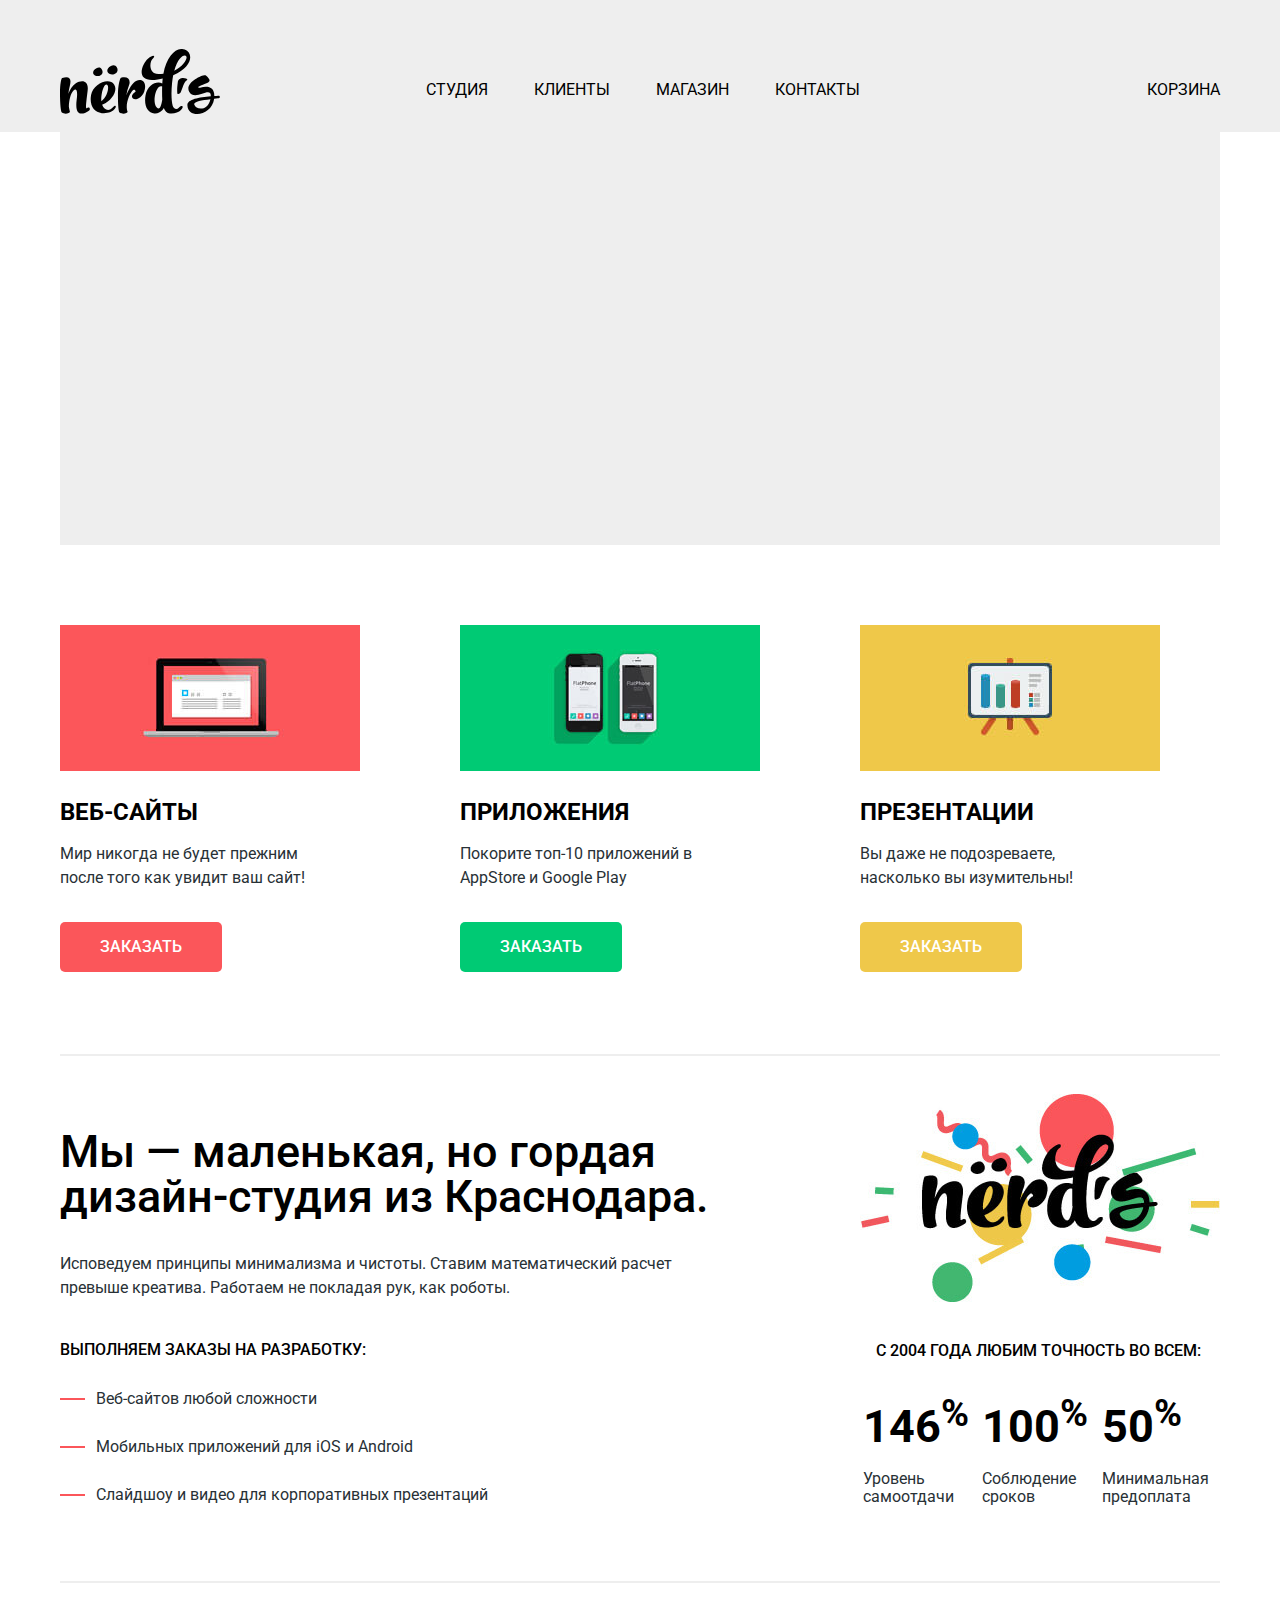
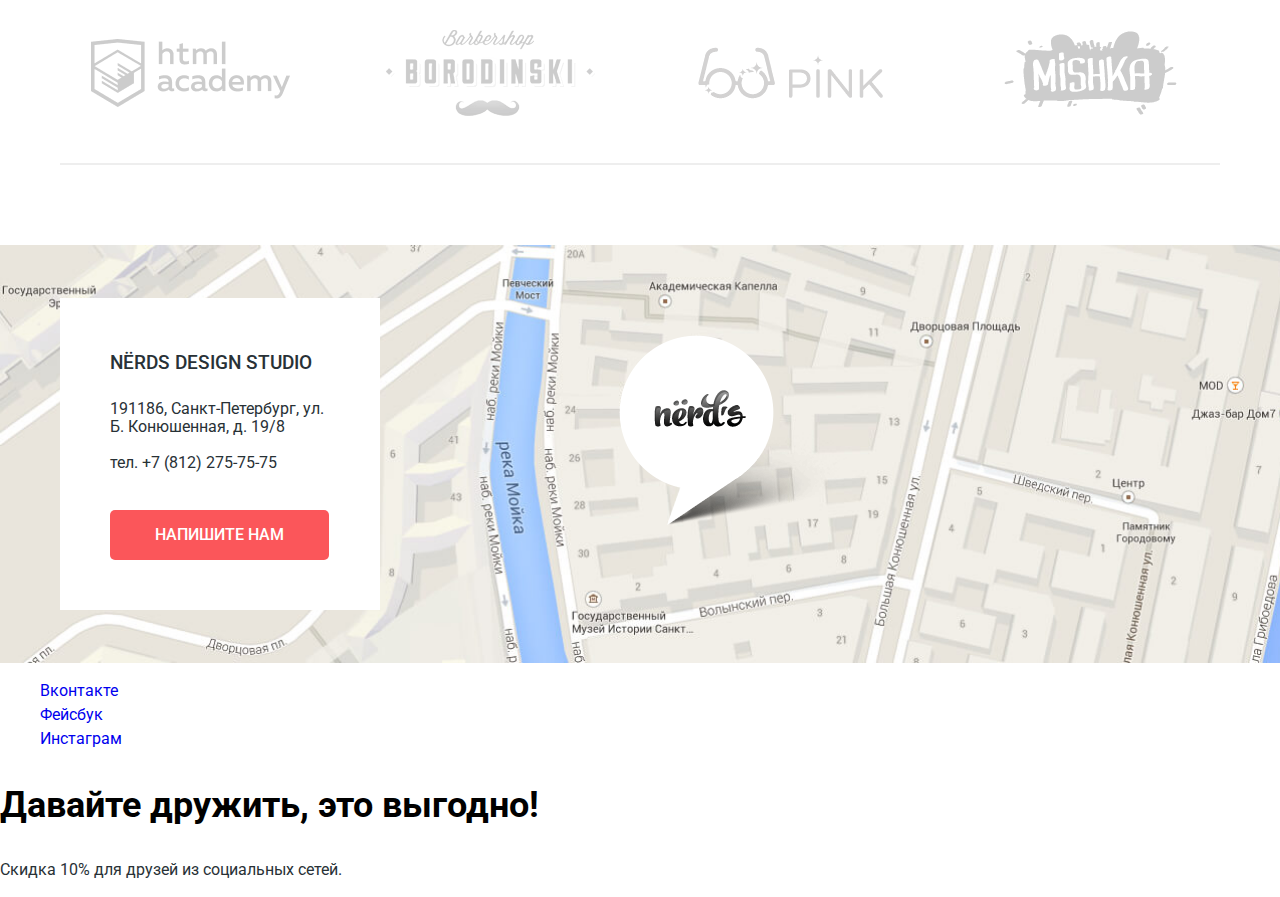
==== index.html @ 0020fc6c "Стилизация главной страницы (промежуточная)" ====
<!DOCTYPE html>
<html lang="ru">
	<head>
		<meta charset="UTF-8">
		<title>Дизайн студия Нёрдс</title>
		<link href="https://fonts.googleapis.com/css?family=Roboto:400,500,700&amp;subset=cyrillic" rel="stylesheet">
		<link href="css/normalize.css" rel="stylesheet">
		<link href="css/style.css" rel="stylesheet">
	</head>
	<body>
		<header class="main-header">
			<nav class="main-nav">
				<a class="main-header-logo"><img src="img/logo.svg" width="160" height="65" alt=""></a>
				<ul class="site-nav">
					<li><a href="#">студия</a></li>
					<li><a href="#">клиенты</a></li>
					<li><a href="catalog.html">магазин</a></li>
					<li><a href="#">контакты</a></li>
				</ul>
				<ul class="user-nav">
					<li><a href="#">корзина</a></li>
				</ul>
			</nav>
		</header>
		<main class="container">
			<div class="main-wrapper">
				<h1 class="invisible">Дизайн студия Нёрдс</h1>
				<section class="slider">
		<!--
					<h2 class="invisible">Преимущества</h2>
					<ul class="slider-list">
						<li>
							<h3>Долго, дорого, скрупулезно</h3>
							<p>Математически выверенный дизайн для вашего сайта или мобильного приложения.</p>
							<a class="btn slider-btn">Узнать больше</a>
						</li>
						<li>
							<h3>Любим математику как никто другой</h3>
							<p>Математически выверенный дизайн для вашего сайта или мобильного приложения.</p>
							<a class="btn slider-btn">Узнать больше</a>
						</li>
						<li>
							<h3>Только ночь, только хардкор</h3>
							<p>Работать днем, как все? Мы против этого. Ближе к полуночи работа только начинается.</p>
							<a class="btn slider-btn">Узнать больше</a>
						</li>
					</ul>
		-->
				</section>
				<section class="services">
					<h2 class="invisible">Наши услуги</h2>
					<ul class="service-list">
						<li class="sevice-item"> 
							<img src="img/illustration-1.jpg" width="300" height="146" alt="Изображение монитора компьютера">
							<h3>Веб-сайты</h3>
							<p>Мир никогда не будет прежним после того как увидит ваш сайт!</p>
							<a class="btn service-btn">Заказать</a>
						</li>
						<li class="sevice-item"> 
							<h3>Приложения</h3>
							<img src="img/illustration-2.jpg" width="300" height="146" alt="Изображение экрана смартфона">
							<p>Покорите топ-10 приложений в AppStore и Google Play</p>
							<a class="btn service-btn">Заказать</a>
						</li>
						<li class="sevice-item"> 
							<h3>Презентации</h3>
							<img src="img/illustration-3.jpg" width="300" height="146" alt="Изображение флипчарта">
							<p>Вы даже не подозреваете, насколько вы изумительны!</p>
							<a class="btn service-btn">Заказать</a>
						</li>
					</ul>
				</section>
				<section class="studio-about">
					<h2 class="invisible">Коротко о дизайн студии Нёрдс</h2>
					<div class="column-left">
						<p class="tagline">Мы — маленькая, но гордая дизайн-студия из Краснодара.</p>
						<p>Исповедуем принципы минимализма и чистоты. Ставим математический расчет превыше креатива. Работаем не покладая рук, как роботы.</p>
						<h3>Выполняем заказы на разработку:</h3>
						<ul class="order-list">
							<li>Веб-сайтов любой сложности</li>
							<li>Мобильных приложений для iOS и Android</li>
							<li>Слайдшоу и видео для корпоративных презентаций</li>
						</ul>
					</div>
					<div class="column-right"><img src="img/nerds-illustration.jpg" width="360" height="280" alt="Красочный логотип дизайн студии Нердс">
						<h3 class="table-title">с 2004 года любим точность во всем:</h3>
						<table class="table">
							<tr class="percent-row">
								<td>146<sup>%</sup></td>
								<td>100<sup>%</sup></td>
								<td>50<sup>%</sup></td>
							</tr>
							<tr class="feature-row">
								<td>Уровень самоотдачи</td>
								<td>Соблюдение сроков</td>
								<td>Минимальная предоплата</td>
							</tr>
						</table>
					</div>
				</section>

				<section class="clients">
					<h2 class="invisible">Наши клиенты</h2>
					<ul class="client-list">
						<li><a class="client-item" href="#"><img src="img/logo-1.png" width="199" height="68" alt="Логотип HTML Academy"></a></li>
						<li><a class="client-item" href="#"><img src="img/logo-2.png" width="209" height="87" alt="Логотип Barbershop Borodinski"></a></li>
						<li><a class="client-item" href="#"><img src="img/logo-3.png" width="185" height="52" alt="Логотип Pink App"></a></li>
						<li><a class="client-item" href="#"><img src="img/logo-4.png" width="173" height="84" alt="Логотип Mishka"></a></li>
					</ul>
				</section>
			</div>
			<section class="map">
				<div class="main-wrapper">
					<h2 class="invisible">Карта проезда</h2>
					<div class="address-box">
						<h3>NЁRDS DESIGN STUDIO</h3>
						<span>191186, Санкт-Петербург, ул. Б. Конюшенная, д. 19/8</span>
						<span>тел. +7 (812) 275-75-75</span>
						<a class="btn modal-btn" href="write-us">Напишите нам</a>
					</div>
				</div>
			</section>
		</main>
		<footer class="main-footer">
			<div class="footer-socials">
				<ul class="social-list">
					<li><a class="social-btn" href="#">Вконтакте</a></li>
					<li><a class="social-btn" href="#">Фейсбук</a></li>
					<li><a class="social-btn" href="#">Инстаграм</a></li>
				</ul>
			</div>
			<div class="footer-promo">
				<p class="bold-text">Давайте дружить, это выгодно!</p>
				<p>Скидка 10% для друзей из социальных сетей.</p>
			</div>
		</footer>
	</body>
</html>
---- css/style.css ----
body {
	width: 100%;
	margin: 0 auto;
	padding: 0;

	font-family: "Roboto", sans-serif;
	font-size: 16px;
	line-height: 24px;
	font-weight: 400;
	color: #283136;
	
	background-color: #fff;
}

/***********************************Общие стили***********************************/

a {
	text-decoration: none;
}

.btn {
	display: inline-block;
	
	font: inherit;
	text-transform: uppercase;
	line-height: 18px;
	font-weight: 500;
	color: #fff;
	
	background-color: #fb565a;
	border-radius: 5px;
}

.btn:hover,
.btn:focus {
	background-color: #e74246;
}

.btn:active {
	color: rgba(255,255,255,0.3);
	
	background-color: #d7373b;
	box-shadow: inset 0 3px 0 rgba(0,1,1,0.1);
}

img {
  max-width: 100%;
  height: auto;
}

.invisible:not(:focus):not(:active),
input[type="checkbox"].invisible,
input[type="radio"].invisible,
.invisible:not(:focus):active {
  position: absolute;

  width: 1px;
  height: 1px;
  margin: -1px;
  border: 0;
  padding: 0;

  white-space: nowrap;

  -webkit-clip-path: inset(100%);

          clip-path: inset(100%);
  clip: rect(0 0 0 0);
  overflow: hidden;
}
/***********************************Футер***********************************/

.main-header {
	background-color: #eee;
}

.main-nav {
	display: flex;
	justify-content: space-between;
	
	width: 1200px;
	min-height: 132px;
	padding: 0 20px;
	margin: 0 auto;
	box-sizing: border-box;
	
	line-height: 30px;	
}

.main-header-logo {
	padding: 49px 0 0;
}

.site-nav,
.user-nav {
	display: flex;
	justify-content: flex-end;
	flex-wrap: wrap;
	align-items: center;
	
	margin: 0;
	padding: 48px 0 0;
	
	list-style: none;
}

.site-nav {
	width: 660px;
	box-sizing: border-box;
	padding-right: 60px;
}

.user-nav {
	width: 260px;
}

.site-nav a,
.user-nav a {
	padding-left: 46px;
	
	color: #000;
	
	text-transform: uppercase;
}

.site-nav a:hover,
.user-nav a:hover,
.site-nav a:focus,
.user-nav a:focus {
	color: #fb565a;
}

.site-nav a:active,
.user-nav a:active {
	color: #000;
	opacity: 0.3;
}

/********************************Слайдер - Преимущества************************/
.main-wrapper {
	width: 1200px;
	margin: 0 auto;
	padding: 0 20px;
	box-sizing: border-box;
}

.slider {
	background-color: #eee;
	
	height: 413px; /* временно */
}

.slider-list {
	list-style: none;
}

.slider-list h3 {
	font-size: 55px;
	line-height: 55px;
	font-weight: 500;
	color: #000;
}

/****************************************Наши услуги************************/
.services {
	padding: 80px 0 0;
	margin-bottom: 38px;
}

.service-list {
	display: flex;
	justify-content: flex-start;
	
	margin: 0;
	padding: 0;
	
	list-style: none;
	
	border-bottom: 2px solid #eeeeee;
}

.sevice-item {
	display: flex;
	flex-direction: column;
	
	min-height: 428px;
	width: 300px;
	box-sizing: border-box;
	
	margin-right: 100px;
}

.sevice-item:nth-child(3n) {
	margin-right: 0;
}

.service-list h3 {
	margin: 0;
	margin-top: 26px;
	margin-bottom: 15px;
	
	font-size: 24px;
	line-height: 30px;
	font-weight: 700;
	text-transform: uppercase;
	color: #000;
}
.service-list img {
	order: -1;
}
.service-list p {
	margin: 0;
	padding-right: 50px;
	padding-bottom: 32px;
}

.service-btn {
	margin: auto auto 82px 0;
	
	padding: 16px 40px;
}

.sevice-item:first-of-type .service-btn{
	background-color: #fb565a;
}

.sevice-item:first-of-type .service-btn:hover,
.sevice-item:first-of-type .service-btn:focus {
	background-color: #e74246;
}

.sevice-item:first-of-type .service-btn:active {
	background-color: #d7373b;
}

.sevice-item:nth-of-type(2) .service-btn{
	background-color: #00ca74;
}

.sevice-item:nth-of-type(2) .service-btn:hover,
.sevice-item:nth-of-type(2) .service-btn:focus {
	background-color: #00bc6c;
}

.sevice-item:nth-of-type(2) .service-btn:active {
	background-color: #00aa62;
}

.sevice-item:last-of-type .service-btn{
	background-color: #efc84a;
}

.sevice-item:last-of-type .service-btn:hover,
.sevice-item:last-of-type .service-btn:focus {
	background-color: #eab534;
}

.sevice-item:last-of-type .service-btn:active {
	background-color: #e5a722;
}

/******************************Коротко о дизайн студии Нёрдс************************/
.studio-about {
	display: flex;
	justify-content: space-between;
	flex-wrap: wrap;
	
	box-sizing: border-box;
	padding: 0;
}

.studio-about p {
	margin: 0;
}

.column-left {
	width: 760px;
	
	box-sizing: border-box;
	margin: 0;
	padding-right: 80px;
}

.tagline {
	padding: 35px 0 33px;
	
	font-size: 45px;
	line-height: 45px;
	font-weight: 500;
	color: #000;
}

.studio-about h3 {
	margin: 0;
	padding: 38px 0 25px;
	
	font: inherit;
	font-weight: 500;
	text-transform: uppercase;
	color: #000;
}

.order-list,
.number-list {
	margin: 0;
	padding: 0;
	margin-bottom: 50px;
	
	list-style: none;
}

.order-list li {
	position: relative;
	
	padding-left: 36px;
	padding-bottom: 24px;
}

.order-list li::before {
	content: "";
	position: absolute;
	top: 25%;
	left: 0;
	transform: translateY(-50%);
	
	width: 25px;
	height: 2px;
	background-color: #fb565a;
}

.column-right {
	width: 360px;
	
	margin: 0;
}

.column-right .table-title {
	padding: 30px 16px 25px;
}


.table td {
	width: 33%;
	padding-bottom: 18px;
	
	line-height: 18px;
}

.percent-row td {
	font-size: 45px;
	line-height: 45px;
	font-weight: 700;
	color: #000;
}

/******************************Наши клиенты**********************************/

.client-list {
	display: flex;
	justify-content: space-between;
	align-items: center;
	flex-wrap: nowrap;
	
	margin: 0;
	margin-bottom: 80px;
	padding: 0;
	
	list-style: none;
	border-top: 2px solid #eeeeee;
	border-bottom: 2px solid #eeeeee;
}

.client-item {
	display: flex;
	justify-content: center;
	align-items: center;
	
	width: 260px;
	height: 180px;
	
	text-align: center;
}

/******************************Каталог**********************************/
.inner-page .container {
	line-height: 18px;
}

.inner-page h1 {
	font-size: 55px;
	line-height: 55px;
	color: #000;
	font-weight: 500;
}

/******************************Каталог-Фильтры**********************************/

.filter {
}

.filter fieldset {
	border: none;
}

.filter legend {
	font-size: 18px;
	line-height: 30px;
	color: #000;
	font-weight: 700;
	text-transform: uppercase;
}

.filter .filter-list {
	list-style: none;
}

.filter-btn {
	color: #000;
	
	background-color: #eee;
	border: none;
}

.filter-btn:hover,
.filter-btn:focus {
	background-color: #dfdfdf;
}

.filter-btn:active {
	color: rgba(0,0,0,0.3);
	
	background-color: #d5d5d5;
}
/******************************Каталог-Сортировка********************************/

.sorting h2 {
	font-size: 18px;
	line-height: 18px;
	color: #000;
	font-weight: 700;
	text-transform: uppercase;
}

.sorting-list,
.sorting-control {
	list-style: none;
}

.sorting-item a {
	color: #000;
	font-size: 14px;
	text-transform: uppercase;
	opacity: 0.3;
}

.sorting-item a:hover,
.sorting-item a:focus {
	opacity: 0.6;
}

.sorting-item a:active {
	opacity: 1;
}

/******************************Каталог-Каталог********************************/

.catalog-list {
	list-style: none;
}

.pagination-list {
	list-style: none;
}

.pagination-list .btn {
	color: #000;
	
	background-color: #eee;
}

.pagination-list .btn:hover,
.pagination-list .btn:focus {
	background-color: #dfdfdf;
}

.pagination-list .btn:active {
	color: rgba(0,0,0,0.3);
	
	background-color: #d5d5d5;
}

/******************************Карта**********************************/

.map {
	position: relative;
	
	padding: 53px 0;
	
	background-color: #eee;
	background-image: url("../img/map.jpg");
	background-position: 0 0;
	background-repeat: no-repeat;
	background-size: cover;
}

.map::after {
	content: "";
	position: absolute;
	
	background-image: url("../img/map-marker.png");
	background-repeat: no-repeat;
	
	top: 90px;
	right: 430px;
	
	width: 367px;
	height: 190px;
		
}

.address-box {
	background-color: #fff;
	width: 320px;
	min-height: 300px;
	box-sizing: border-box;
	
	padding: 50px;
	
	line-height: 18px;
}

.address-box h3 {
	margin: 0;
	margin-bottom: 22px;
	
	line-height: 30px;
	font-weight: 500;
	text-transform: uppercase;
}

.address-box span {
	display: inline-block;
	padding-right: 5px;
	margin-bottom: 18px;
	vertical-align: top;
}

.address-box span:last-of-type {
	margin-bottom: 38px;
}

.modal-btn {
	padding: 16px 45px;
	white-space: nowrap;
}
/******************************Футер**********************************/

.social-list {
	list-style: none;
}


.footer-promo .bold-text {
	color: #000;
	font-size: 36px;
	line-height: 36px;
	font-weight: 700;
}

.footer-promo p {
	line-height: 22px;
}
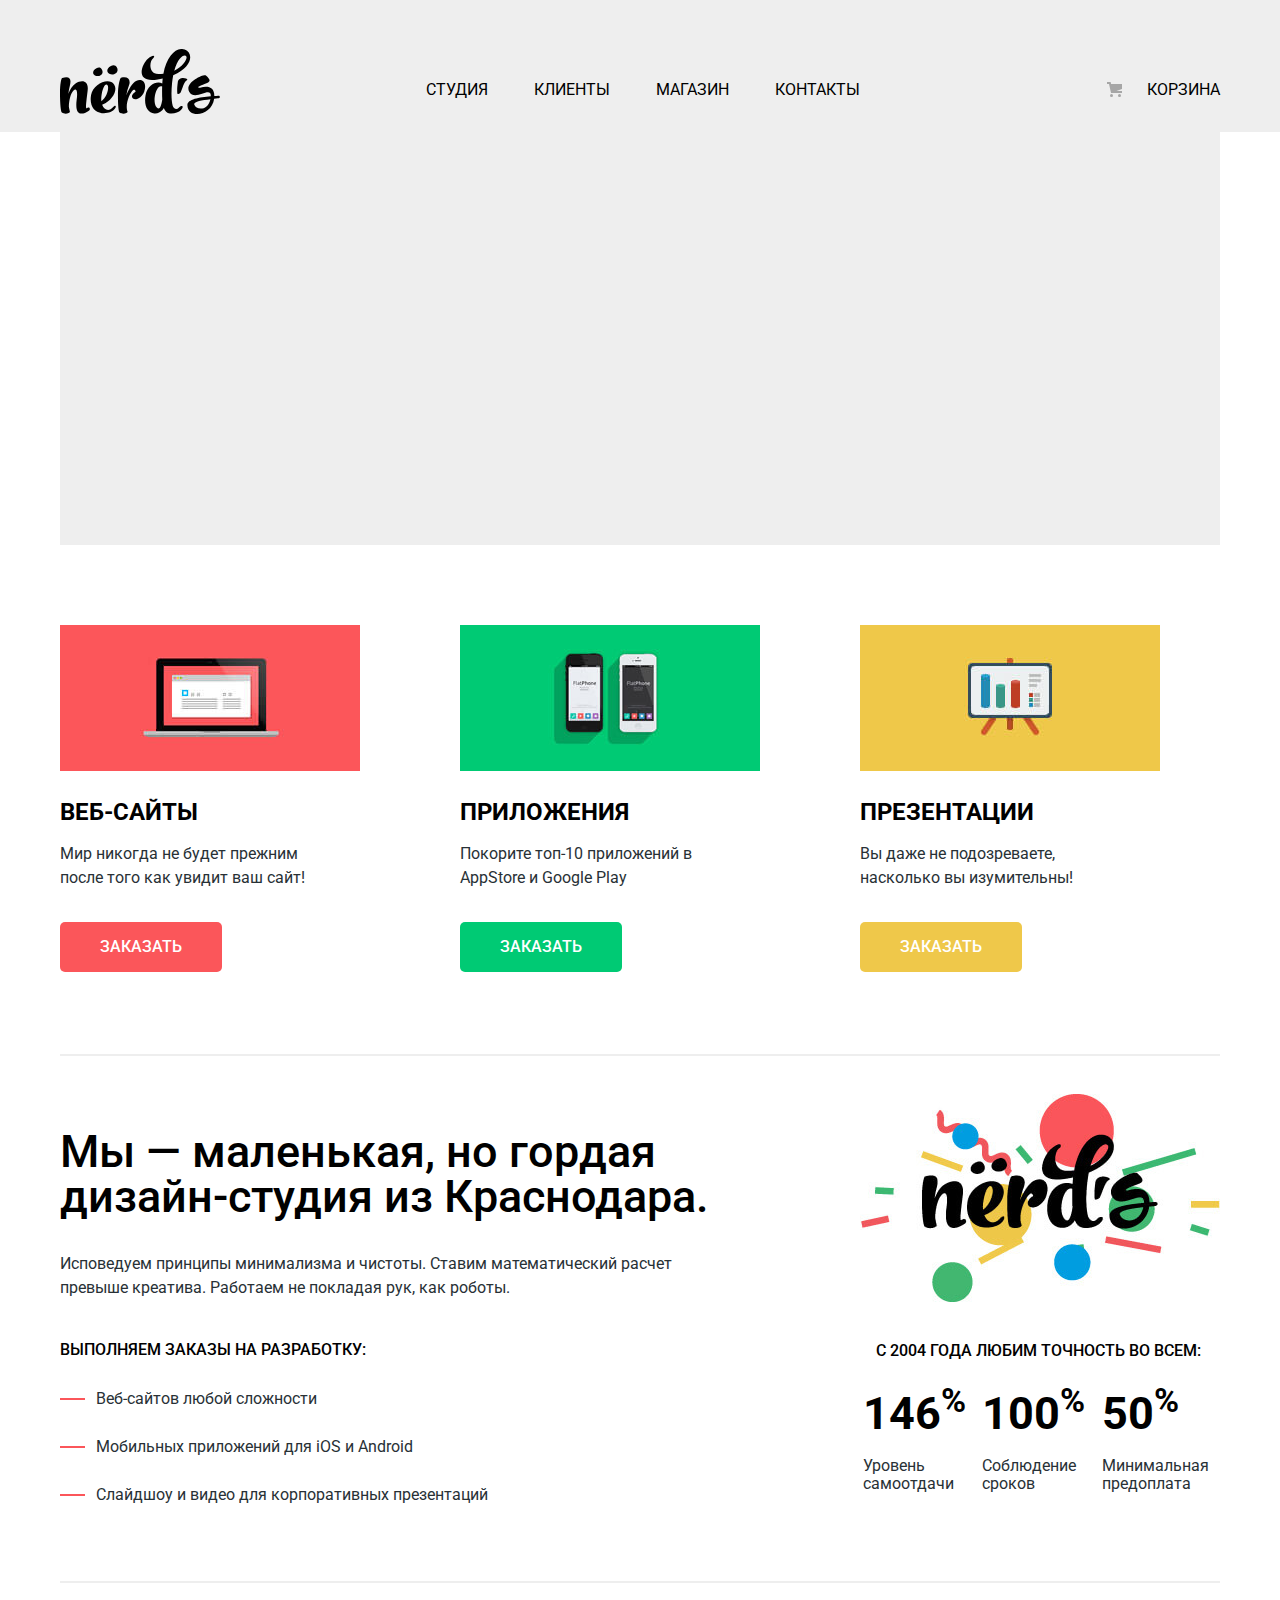
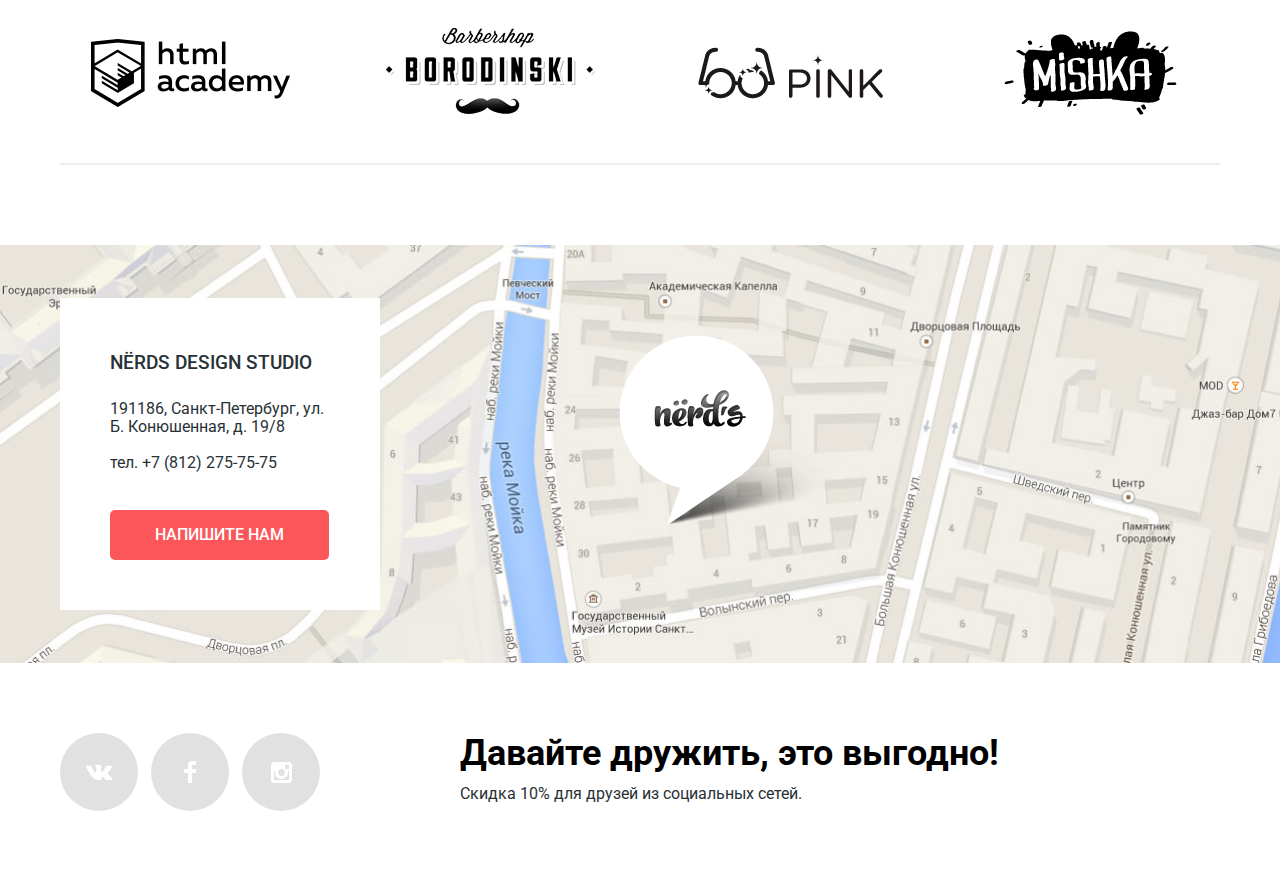
==== commit 0be2d35c: "промежуточный коммит" ====
--- a/index.html
+++ b/index.html
@@ -18,7 +18,7 @@
 					<li><a href="#">контакты</a></li>
 				</ul>
 				<ul class="user-nav">
-					<li><a href="#">корзина</a></li>
+					<li><a class="cart-link" href="#">корзина</a></li>
 				</ul>
 			</nav>
 		</header>
@@ -122,13 +122,26 @@
 			</section>
 		</main>
 		<footer class="main-footer">
-			<div class="footer-socials">
-				<ul class="social-list">
-					<li><a class="social-btn" href="#">Вконтакте</a></li>
-					<li><a class="social-btn" href="#">Фейсбук</a></li>
-					<li><a class="social-btn" href="#">Инстаграм</a></li>
-				</ul>
-			</div>
+			<ul class="social-list">
+				<li>
+					<a class="social-btn" href="#">
+						<svg xmlns="http://www.w3.org/2000/svg" width="26" height="15" viewBox="0 0 26 15"><path fill="#FFF" d="M16.138 11.51c.956-.309 2.18 2.04 3.483 2.939.978.681 1.727.534 1.727.534l3.473-.05s1.815-.112.957-1.554c-.071-.12-.503-1.069-2.585-3.022-2.177-2.043-1.882-1.712.739-5.244 1.597-2.153 2.236-3.468 2.036-4.028-.192-.539-1.365-.399-1.365-.399L20.69.713c-.381.001-.704.119-.851.515-.003.004-.621 1.666-1.445 3.079-1.741 2.989-2.436 3.148-2.724 2.961-.661-.433-.494-1.737-.494-2.664 0-2.897.432-4.105-.846-4.417-.427-.104-.739-.172-1.828-.182-1.392-.021-2.574 0-3.244.329-.445.223-.786.712-.579.74.26.035.843.16 1.155.586.401.552.389 1.789.389 1.789s.229 3.411-.54 3.834c-.528.29-1.25-.302-2.803-3.016-.793-1.388-1.392-2.922-1.392-2.922s-.116-.285-.326-.441c-.25-.185-.6-.244-.6-.244L.848.684S.29.7.085.946c-.182.218-.015.668-.015.668s2.909 6.881 6.203 10.347c3.02 3.182 6.452 2.971 6.452 2.971h1.555s.469-.054.709-.312c.224-.24.214-.691.214-.691s-.031-2.109.935-2.419z"/></svg>
+						<span class="invisible">Вконтакте</span>
+					</a>
+				</li>
+				<li>
+					<a class="social-btn" href="#">
+						<span class="invisible">Фейсбук</span>
+						<svg xmlns="http://www.w3.org/2000/svg" width="12" height="22" viewBox="0 0 12 22"><path fill="#FFF" d="M12 4V0H8C5.791 0 4 1.791 4 4v4H0v4h4v10h4V12h4V8H8V4h4z"/></svg>
+					</a>
+				</li>
+				<li>
+					<a class="social-btn" href="#">
+						<span class="invisible">Инстаграм</span>
+						<svg xmlns="http://www.w3.org/2000/svg" width="21" height="21" viewBox="0 0 21 21"><path fill="#FFF" d="M18 0H3C1.35 0 0 1.35 0 3v15c0 1.65 1.35 3 3 3h15c1.65 0 3-1.35 3-3V3c0-1.65-1.35-3-3-3zm-7.5 7c1.93 0 3.5 1.57 3.5 3.5S12.43 14 10.5 14 7 12.43 7 10.5 8.57 7 10.5 7zM18 18H3V9h1.181C4.067 9.482 4 9.983 4 10.5c0 3.59 2.91 6.5 6.5 6.5s6.5-2.91 6.5-6.5c0-.517-.066-1.018-.181-1.5H18v9zm0-11h-4V3h4v4z"/></svg>
+					</a>
+				</li>
+			</ul>
 			<div class="footer-promo">
 				<p class="bold-text">Давайте дружить, это выгодно!</p>
 				<p>Скидка 10% для друзей из социальных сетей.</p>
--- a/css/style.css
+++ b/css/style.css
@@ -1,7 +1,6 @@
 body {
-	width: 100%;
-	margin: 0 auto;
-	padding: 0;
+	min-width: 1200px;
+	margin: 0;
 
 	font-family: "Roboto", sans-serif;
 	font-size: 16px;
@@ -71,6 +70,8 @@
 /***********************************Футер***********************************/
 
 .main-header {
+	margin: 0;
+	
 	background-color: #eee;
 }
 
@@ -79,10 +80,11 @@
 	justify-content: space-between;
 	
 	width: 1200px;
-	min-height: 132px;
+	min-height: 132px; /*	УБРАТЬ **********/
+	box-sizing: border-box;
+
+	margin: 0 auto;
 	padding: 0 20px;
-	margin: 0 auto;
-	box-sizing: border-box;
 	
 	line-height: 30px;	
 }
@@ -116,10 +118,12 @@
 
 .site-nav a,
 .user-nav a {
-	padding-left: 46px;
-	
-	color: #000;
-	
+	position: relative;
+	margin-left: 46px;
+	padding-bottom: 10px;
+	
+	color: #000;
+		
 	text-transform: uppercase;
 }
 
@@ -131,11 +135,26 @@
 }
 
 .site-nav a:active,
-.user-nav a:active {
+.user-nav a:not(.cart-link::before):active {
 	color: #000;
 	opacity: 0.3;
 }
 
+.site-nav .current {
+	border-bottom: 2px solid #fb565a;
+}
+
+.cart-link::before {
+	content: "";
+	position: absolute;
+	
+	background-image: url("../img/cart.svg");
+	top: 2px;
+	left: -40px;
+	
+	width: 15px;
+	height: 15px;
+}
 /********************************Слайдер - Преимущества************************/
 .main-wrapper {
 	width: 1200px;
@@ -381,24 +400,53 @@
 	text-align: center;
 }
 
+.client-item:hover,
+.client-item:focus { 
+	opacity: 0.2;
+}
+
+.client-item:active { 
+	opacity: 0.1;
+}
 /******************************Каталог**********************************/
 .inner-page .container {
 	line-height: 18px;
 }
 
 .inner-page h1 {
+	margin: 0;
+	padding: 60px 20px 110px;
+	
 	font-size: 55px;
 	line-height: 55px;
 	color: #000;
 	font-weight: 500;
+	text-align: center;
+	
+	background-color: #eeeeee;
+}
+
+.inner-page .main-wrapper {
+	display: flex;
+	flex-wrap: wrap;
+	
+	padding-top: 55px;
 }
 
 /******************************Каталог-Фильтры**********************************/
 
 .filter {
-}
-
-.filter fieldset {
+	display: flex;
+	flex-direction: column;
+	
+	width: 300px;
+}
+
+.filter-item {
+	margin: 0;
+	margin-bottom: 55px;
+	padding: 0;
+
 	border: none;
 }
 
@@ -409,10 +457,152 @@
 	font-weight: 700;
 	text-transform: uppercase;
 }
-
-.filter .filter-list {
-	list-style: none;
-}
+/******************************Стоимость**********************************/
+
+.range-filter {
+	width: 260px;
+	
+	margin-top: 48px;
+}
+
+.range-controls {
+	position: relative;
+	
+	height: 80px;
+	box-sizing: border-box;
+	
+	margin-bottom: 15px;
+	padding: 39px 20px;
+	
+	background-color: #eee;
+	border-radius: 5px;
+}
+
+.scale {
+	height: 2px;
+	
+	background-color: #d7dcde;
+}
+
+.bar {
+	width: 70%;
+	height: 2px;
+	
+	background-color: #00ca74;
+}
+
+.tongle {
+	position: absolute;
+	
+	top: 50%;
+	
+	transform: translateY(-50%);
+	
+	width: 4px;
+	height: 4px;
+	padding: 0;
+
+	background-color: #ababab;
+	border: 8px solid #fff;
+	border-radius: 50%;
+	box-shadow: 0 2px 1px 0 #cfcfcf;
+	cursor: pointer;
+}
+
+.tongle-min {
+	left: 18px;
+}
+
+.tongle-max {
+	left: 160px;
+}
+
+.price-controls {
+	font-size: 0;
+}
+
+.price-controls label {
+	display: inline-block;
+	
+	width: 50%;
+	
+	
+	font-size: 16px;
+	line-height: 22px;
+	text-transform: uppercase;
+	
+	vertical-align: top;
+}
+
+.price-controls input {
+	width: 60px;
+  padding: 8px 10px;
+  margin-left: 10px;
+	
+	font-family: Roboto, Arial, sans-serif;
+	font-size: 16px;
+	text-align: center;
+	color: #283136;
+	
+	background-color: #eee;
+	border: none;
+}
+
+.max-price {
+	text-align: right;
+}
+
+/******************************Сетка**********************************/
+
+.filter-list {
+	margin: 0;
+	margin-top: 18px;
+	padding: 0;
+	
+	list-style: none;
+}
+
+.filter-option {
+	position: relative;
+	
+	padding-left: 20px;
+	margin-bottom: 22px;
+}
+
+input[type="radio"] {
+	opacity: 0;
+}
+
+input[type="radio"]+label::before {
+	content: "";
+
+	position: absolute;
+	width: 25px;
+	height: 25px;
+
+	top: 50%;
+	left: 0;
+	transform: translateY(-50%);
+	
+	background-repeat: no-repeat;
+	opacity: 0.4;
+}
+
+input[type="radio"]:checked+label::before {
+	background-image: url("../img/radio-on.svg");
+}
+
+input[type="radio"]:not(:checked)+label::before {
+	background-image: url("../img/radio-off.svg");
+}
+
+input[type="radio"]:not(:disabled):hover+label::before,
+input[type="radio"]:not(:disabled):focus+label::before {
+	opacity: 1;
+}
+
+
+/******************************Кнопка**********************************/
 
 .filter-btn {
 	color: #000;
@@ -432,6 +622,9 @@
 	background-color: #d5d5d5;
 }
 /******************************Каталог-Сортировка********************************/
+.sorting {
+	width: 800px;
+}
 
 .sorting h2 {
 	font-size: 18px;
@@ -463,6 +656,10 @@
 }
 
 /******************************Каталог-Каталог********************************/
+.catalog {
+	width: 800px;
+	margin-left: auto;
+}
 
 .catalog-list {
 	list-style: none;
@@ -554,19 +751,80 @@
 	white-space: nowrap;
 }
 /******************************Футер**********************************/
+.main-footer {
+	display: flex;
+	justify-content: space-between;
+	
+	width: 1200px;
+	box-sizing: border-box;
+	
+	margin: 0 auto;
+	padding: 70px 20px;
+}
 
 .social-list {
-	list-style: none;
-}
-
+	display: flex;
+	flex-wrap: wrap;
+	
+	width: 360px;
+	box-sizing: border-box;
+	margin: 0;
+	padding: 0;
+	
+	list-style: none;
+	text-align: center;
+}
+
+.social-btn {
+	display: flex;
+	justify-content: center;
+	align-items: center;
+	
+	width: 78px;
+	height: 78px;
+	
+	margin-right: 13px;
+	margin-bottom: 13px;
+	
+	background-color: #e1e1e1;
+	border-radius: 50%;
+}
+
+.social-btn:hover,
+.social-btn:focus {
+	background-color: #e74246;
+}
+
+.social-btn:active {
+	background-color: #d7373b;
+	box-shadow: inset 0 3px 0 rgba(0,1,1,0.1);
+}
+
+.social-btn:active svg path {
+	opacity: 0.3;
+}
+
+.btn:active {
+	color: rgba(255,255,255,0.3);
+	
+	background-color: #d7373b;
+	box-shadow: inset 0 3px 0 rgba(0,1,1,0.1);
+}
+
+.footer-promo {
+	width: 760px;
+}
+
+.footer-promo p {
+	margin: 0;
+	line-height: 22px;
+}
 
 .footer-promo .bold-text {
+	margin-bottom: 10px;
 	color: #000;
 	font-size: 36px;
-	line-height: 36px;
+	line-height: 40px;
 	font-weight: 700;
 }
 
-.footer-promo p {
-	line-height: 22px;
-}
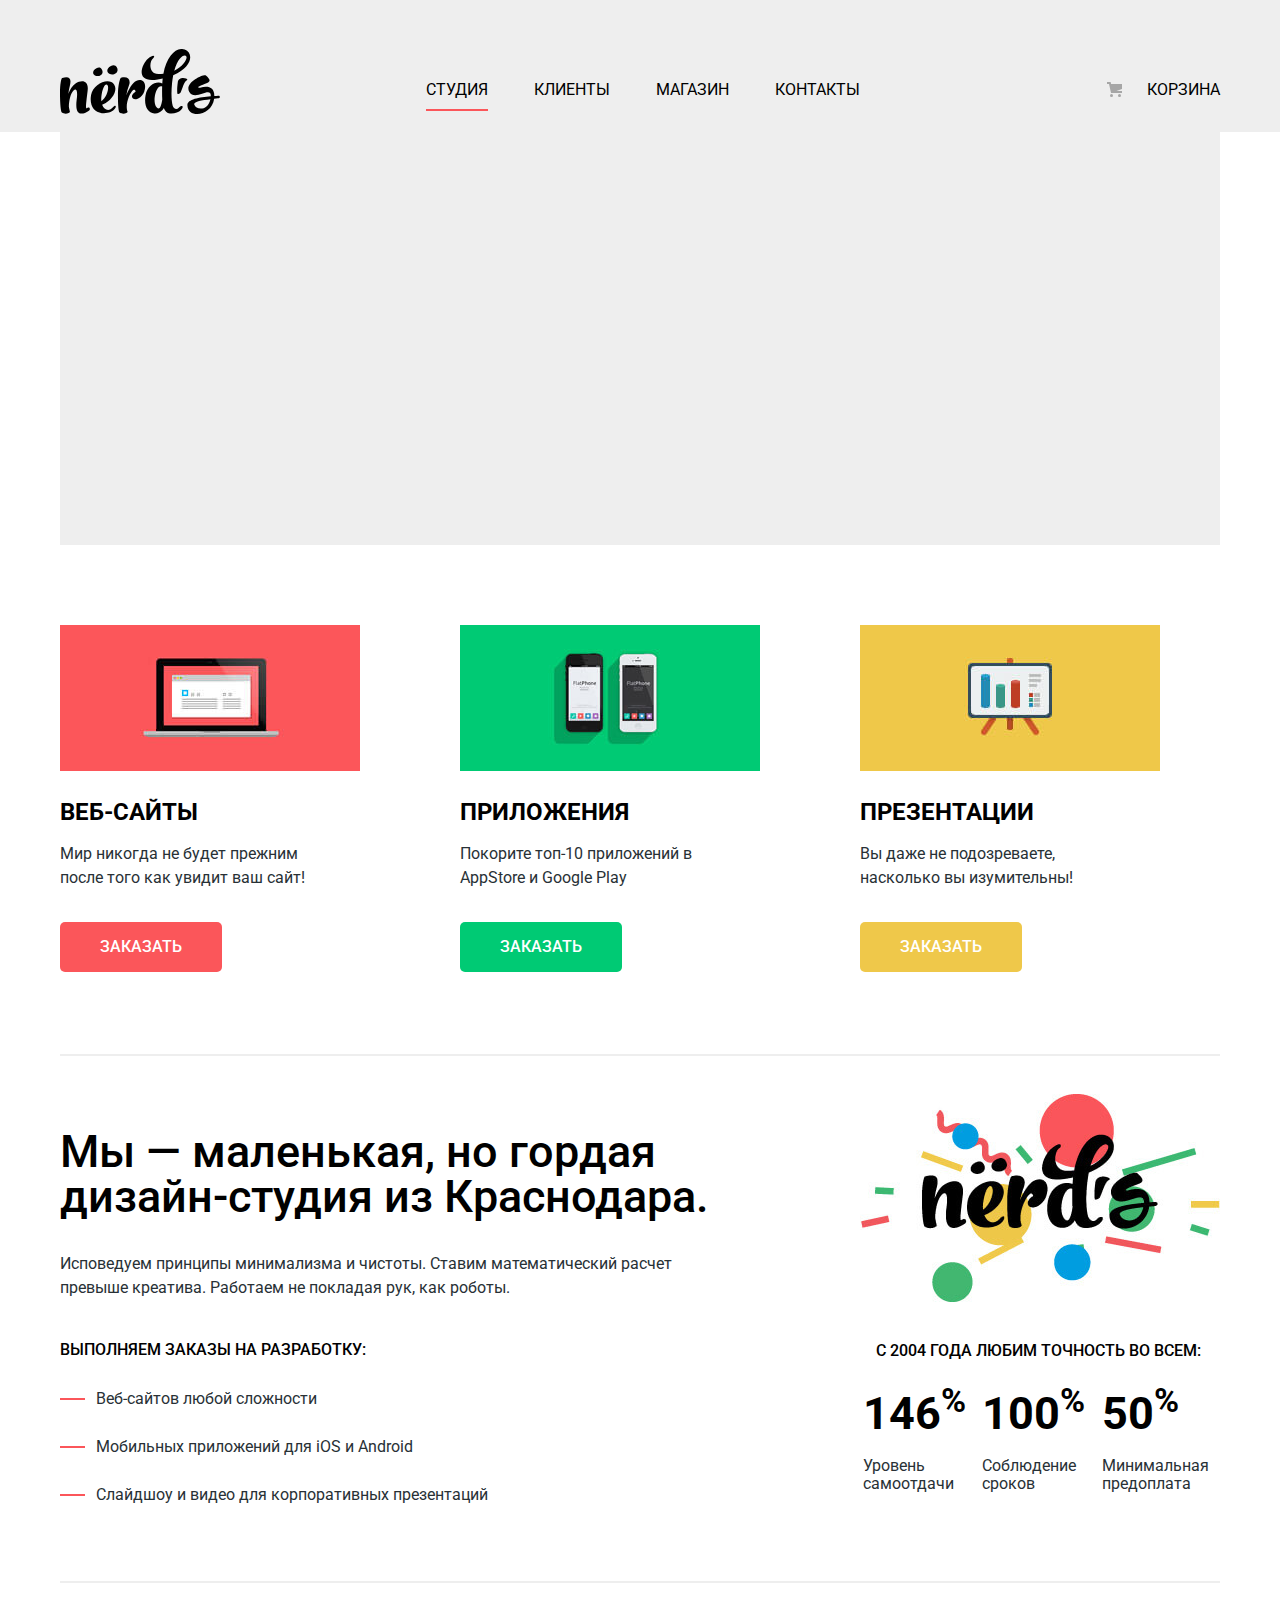
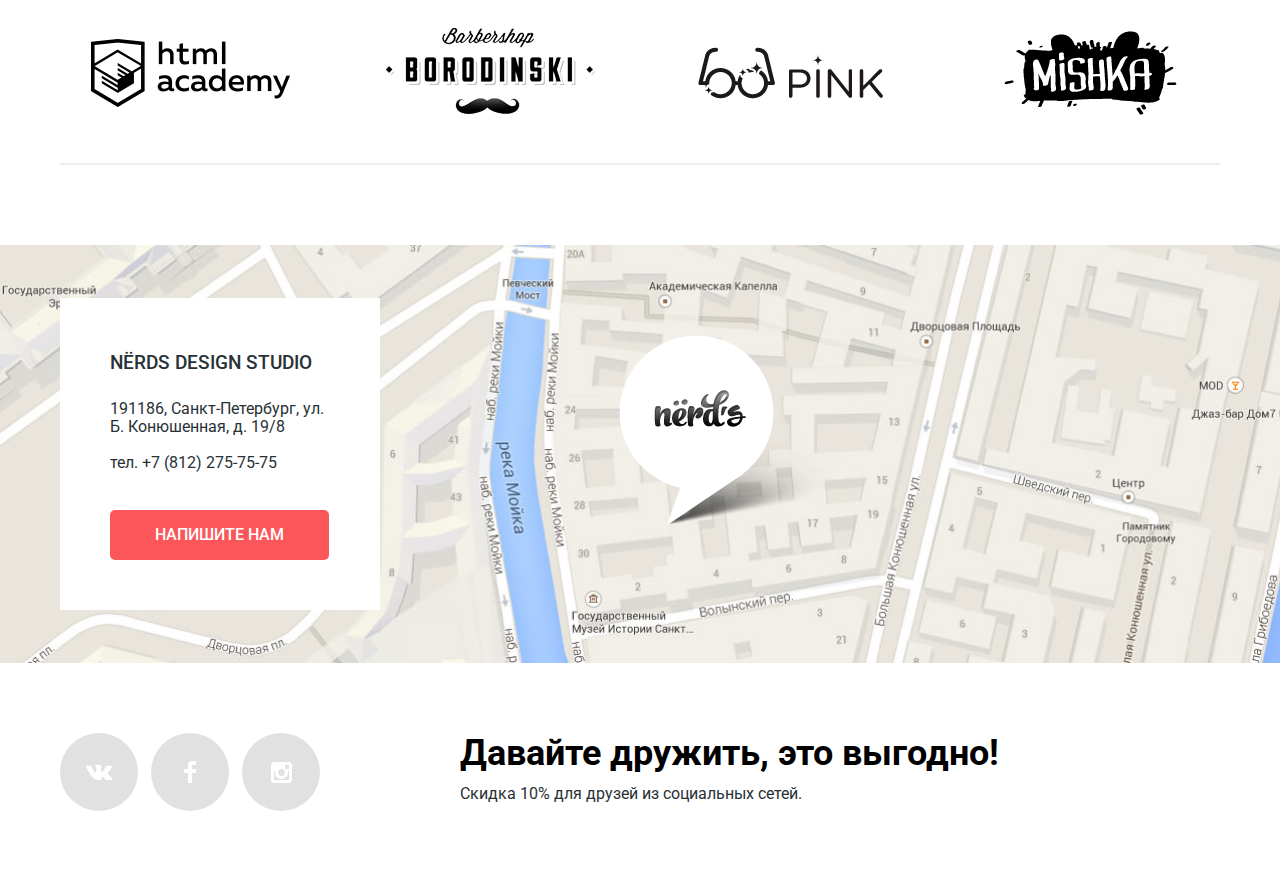
==== commit cb411a8b: "1" ====
--- a/index.html
+++ b/index.html
@@ -12,7 +12,7 @@
 			<nav class="main-nav">
 				<a class="main-header-logo"><img src="img/logo.svg" width="160" height="65" alt=""></a>
 				<ul class="site-nav">
-					<li><a href="#">студия</a></li>
+					<li><a class="current" href="#">студия</a></li>
 					<li><a href="#">клиенты</a></li>
 					<li><a href="catalog.html">магазин</a></li>
 					<li><a href="#">контакты</a></li>
--- a/css/style.css
+++ b/css/style.css
@@ -91,6 +91,15 @@
 
 .main-header-logo {
 	padding: 49px 0 0;
+}
+
+.main-header-logo:hover,
+.main-header-logo:focus {
+	opacity: 0.8;
+}
+
+.main-header-logo:active {
+	opacity: 0.3;
 }
 
 .site-nav,
@@ -428,6 +437,7 @@
 
 .inner-page .main-wrapper {
 	display: flex;
+	justify-content: space-between;
 	flex-wrap: wrap;
 	
 	padding-top: 55px;
@@ -440,14 +450,20 @@
 	flex-direction: column;
 	
 	width: 300px;
+	padding-right: 40px;
+	box-sizing: border-box;
 }
 
 .filter-item {
 	margin: 0;
+	margin-bottom: 45px;
+	padding: 0;
+
+	border: none;
+}
+
+.filter-item:first-child {
 	margin-bottom: 55px;
-	padding: 0;
-
-	border: none;
 }
 
 .filter legend {
@@ -460,8 +476,6 @@
 /******************************Стоимость**********************************/
 
 .range-filter {
-	width: 260px;
-	
 	margin-top: 48px;
 }
 
@@ -552,24 +566,30 @@
 	text-align: right;
 }
 
-/******************************Сетка**********************************/
+/******************************Сетка+Особенности**********************************/
 
 .filter-list {
 	margin: 0;
-	margin-top: 18px;
+	margin-top: 16px;
 	padding: 0;
 	
 	list-style: none;
+	line-height: 20px;
 }
 
 .filter-option {
 	position: relative;
 	
 	padding-left: 20px;
-	margin-bottom: 22px;
-}
-
-input[type="radio"] {
+	margin-bottom: 20px;
+}
+
+.filter-option:last-child {
+	margin-bottom: 0;
+}
+
+input[type="radio"],
+input[type="checkbox"] {
 	opacity: 0;
 }
 
@@ -588,23 +608,64 @@
 	opacity: 0.4;
 }
 
+input[type="checkbox"]+label::before {
+	content: "";
+
+	position: absolute;
+	width: 25px;
+	height: 25px;
+
+	top: 50%;
+	left: 0;
+	transform: translateY(-50%);
+	
+	background-repeat: no-repeat;
+	opacity: 0.4;
+}
+
 input[type="radio"]:checked+label::before {
 	background-image: url("../img/radio-on.svg");
 }
 
+input[type="checkbox"]:checked+label::before {
+	background-image: url("../img/checkbox-on.svg");
+}
+
 input[type="radio"]:not(:checked)+label::before {
 	background-image: url("../img/radio-off.svg");
 }
 
+input[type="checkbox"]:not(:checked)+label::before {
+	background-image: url("../img/checkbox-off.svg");
+}
+
 input[type="radio"]:not(:disabled):hover+label::before,
-input[type="radio"]:not(:disabled):focus+label::before {
+input[type="radio"]:not(:disabled):focus+label::before,
+input[type="checkbox"]:not(:disabled):hover+label::before,
+input[type="checkbox"]:not(:disabled):focus+label::before {
 	opacity: 1;
 }
 
+input[type="radio"]:not(:disabled):hover+label,
+input[type="radio"]:not(:disabled):hover+label,
+input[type="checkbox"]:not(:disabled):hover+label,
+input[type="checkbox"]:not(:disabled):hover+label {
+	color: #000;
+	cursor: pointer;
+
+}
+
+input[type="radio"]:disabled+label,
+input[type="checkbox"]:disabled+label {
+	opacity: 0.3;
+}
 
 /******************************Кнопка**********************************/
 
 .filter-btn {
+	padding: 16px 0;
+	margin-top: 5px;
+	
 	color: #000;
 	
 	background-color: #eee;
@@ -621,14 +682,32 @@
 	
 	background-color: #d5d5d5;
 }
-/******************************Каталог-Сортировка********************************/
+/******************************Каталог********************************/
+.catalog-box {
+	display: flex;
+	flex-direction: column;
+	
+	width: 800px;
+	box-sizing: border-box;
+	padding-left: 40px;
+}
+
 .sorting {
-	width: 800px;
-}
-
-.sorting h2 {
+	display: flex;
+	justify-content: space-between;
+	
+	margin-bottom: 48px;
+	box-sizing: border-box;
+}
+
+.sorting h3 {
+	width: 360px;
+	
+	margin: 0;
+	margin-right: auto;
+	
 	font-size: 18px;
-	line-height: 18px;
+	line-height: 30px;
 	color: #000;
 	font-weight: 700;
 	text-transform: uppercase;
@@ -636,36 +715,123 @@
 
 .sorting-list,
 .sorting-control {
+	display: flex;
+	justify-content: flex-start;
+		
+	margin: 0;
+	padding: 0;
+	
 	list-style: none;
 }
 
-.sorting-item a {
+.sorting-list {
+	width: 300px;
+}
+
+.sorting-control {
+	width: 60px;
+
+}
+
+.sorting-item {
+	margin-right: 25px;
+	
 	color: #000;
 	font-size: 14px;
 	text-transform: uppercase;
 	opacity: 0.3;
 }
 
-.sorting-item a:hover,
-.sorting-item a:focus {
+.sorting-item:hover,
+.sorting-item:focus {
 	opacity: 0.6;
 }
 
-.sorting-item a:active {
+.sorting-item:active {
 	opacity: 1;
 }
 
 /******************************Каталог-Каталог********************************/
 .catalog {
-	width: 800px;
-	margin-left: auto;
 }
 
 .catalog-list {
+	display: flex;
+	flex-wrap: wrap;
+	justify-content: space-between;
+	margin: 0;
+	padding: 0;
+	
 	list-style: none;
 }
 
+.catalog-item {
+	display: flex;
+	flex-direction: column;
+	
+	margin-bottom: 33px;
+	
+	width: 360px;
+	height: 616px;
+}
+
+.item-details {
+	display: none;
+	margin-bottom: 0;
+	
+	transform: translateY(-100%);
+	
+	padding: 30px 70px;
+	
+	text-align: center;
+	
+	background-color: #eee;
+}
+
+.catalog-item:hover .item-details,
+.catalog-item:focus .item-details {
+	display: block;
+		
+}
+
+.item-details h3 {
+	margin: 0;
+	margin-bottom: 15px;
+	
+	font-size: 18px;
+	line-height: 30px;
+	text-transform: uppercase;
+}
+
+.item-details p {
+	margin: 0;
+	margin-bottom: 31px;
+}
+
+
+.price-btn {
+	padding: 16px 62px;
+}
+
+
+
+
+
+
+
+
+
+
+
+
+
+
+
+
+
 .pagination-list {
+	margin: 0;
+	padding: 0;
 	list-style: none;
 }
 
@@ -804,13 +970,6 @@
 	opacity: 0.3;
 }
 
-.btn:active {
-	color: rgba(255,255,255,0.3);
-	
-	background-color: #d7373b;
-	box-shadow: inset 0 3px 0 rgba(0,1,1,0.1);
-}
-
 .footer-promo {
 	width: 760px;
 }
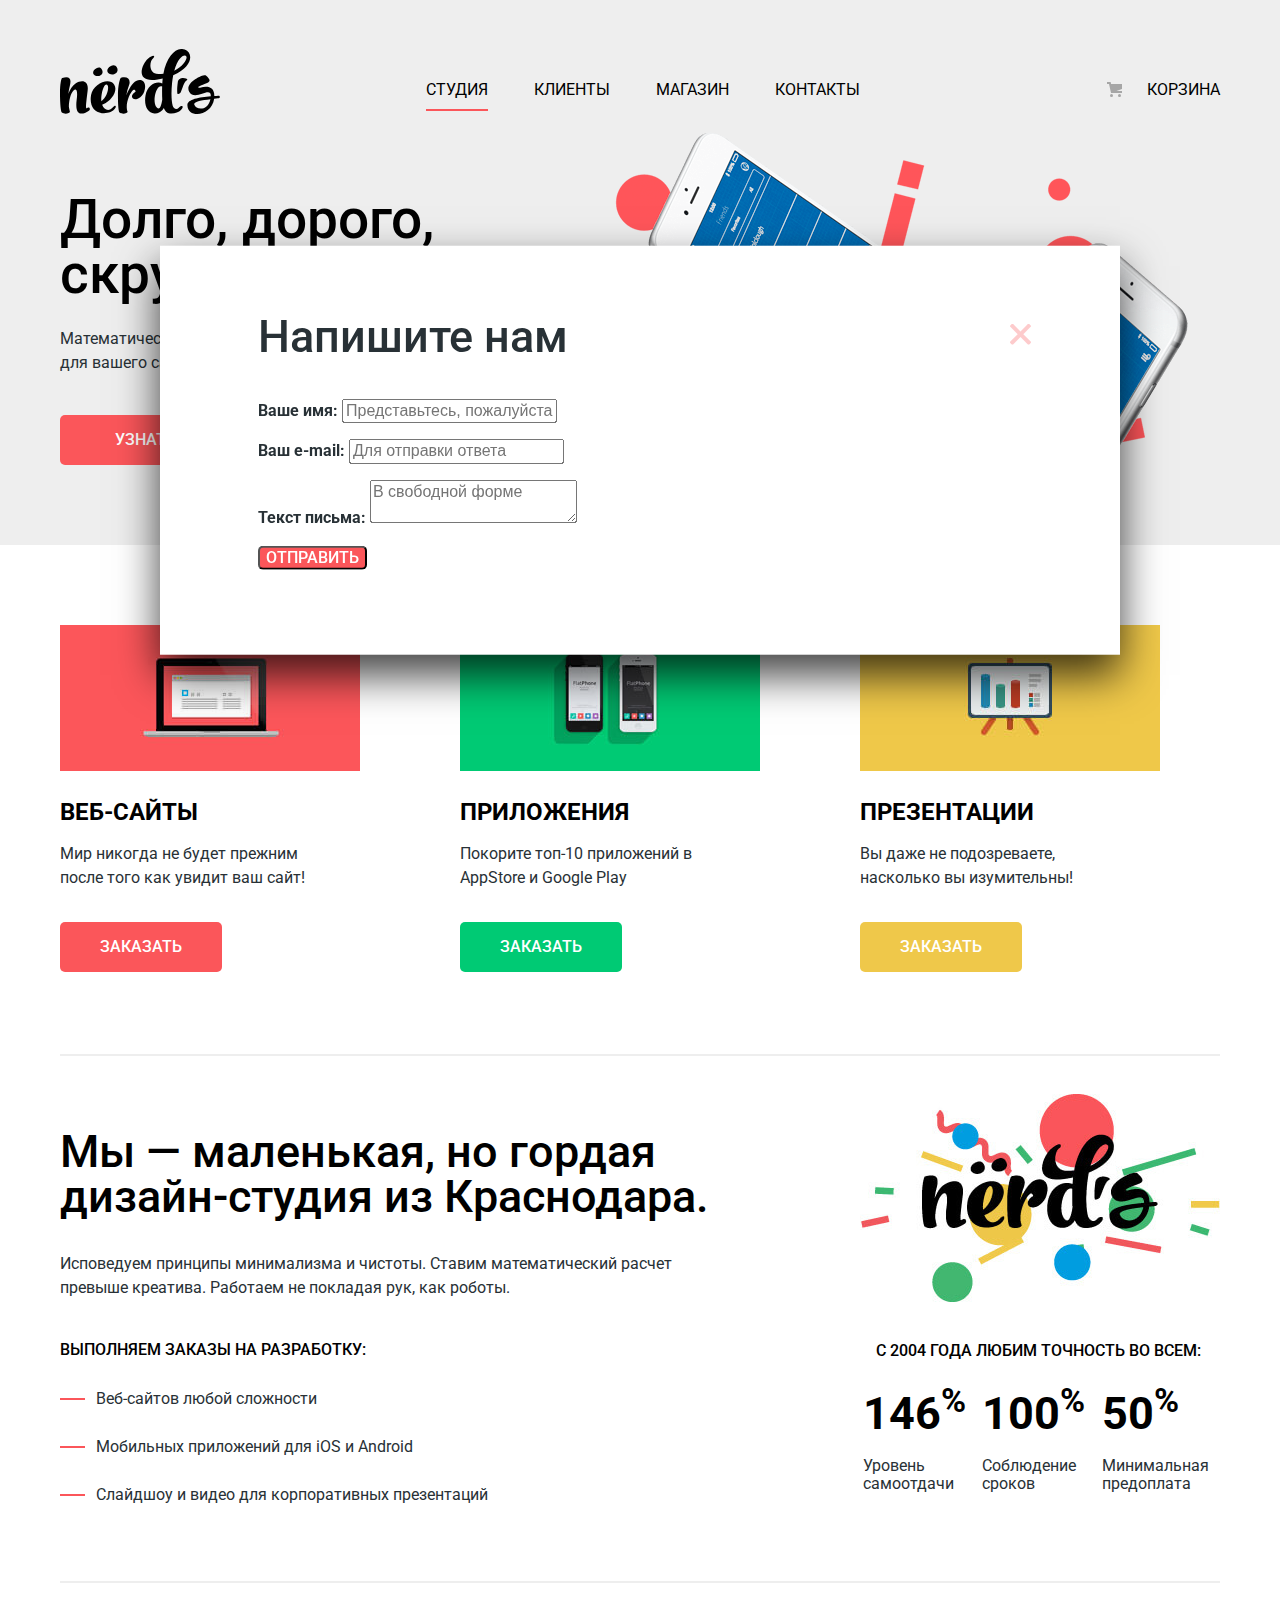
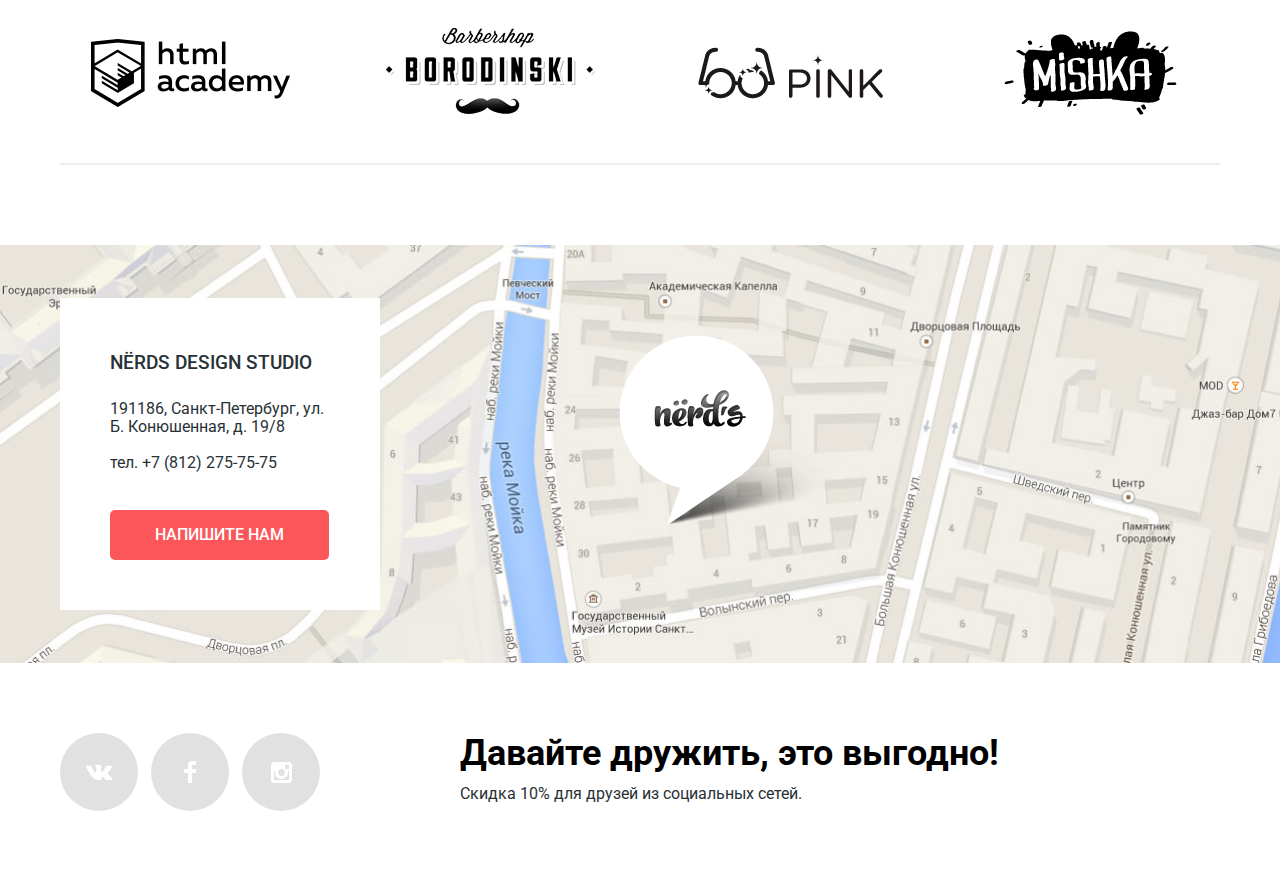
==== commit 402029ad: "промежуточные изменения" ====
--- a/index.html
+++ b/index.html
@@ -8,11 +8,14 @@
 		<link href="css/style.css" rel="stylesheet">
 	</head>
 	<body>
+		<input class="invisible" type="radio" name="toggle" id="product-1" checked>
+		<input class="invisible" type="radio" name="toggle" id="product-2">
+		<input class="invisible" type="radio" name="toggle" id="product-3">
 		<header class="main-header">
 			<nav class="main-nav">
 				<a class="main-header-logo"><img src="img/logo.svg" width="160" height="65" alt=""></a>
 				<ul class="site-nav">
-					<li><a class="current" href="#">студия</a></li>
+					<li><a class="current">студия</a></li>
 					<li><a href="#">клиенты</a></li>
 					<li><a href="catalog.html">магазин</a></li>
 					<li><a href="#">контакты</a></li>
@@ -23,30 +26,36 @@
 			</nav>
 		</header>
 		<main class="container">
-			<div class="main-wrapper">
-				<h1 class="invisible">Дизайн студия Нёрдс</h1>
-				<section class="slider">
-		<!--
+			<h1 class="invisible">Дизайн студия Нёрдс</h1>
+			<section class="slider">
+				<div class="main-wrapper">
 					<h2 class="invisible">Преимущества</h2>
+					
+					<div class="slider-controls">
+						<label for="product-1" class="slider-controls-item-1">Первый</label>
+						<label for="product-2" class="slider-controls-item-2">Второй</label>
+						<label for="product-3" class="slider-controls-item-3">Третий</label>
+					</div>
 					<ul class="slider-list">
-						<li>
+						<li class="slider-item">
 							<h3>Долго, дорого, скрупулезно</h3>
-							<p>Математически выверенный дизайн для вашего сайта или мобильного приложения.</p>
+							<p>Математически выверенный дизайн <br> для вашего сайта или мобильного приложения.</p>
 							<a class="btn slider-btn">Узнать больше</a>
 						</li>
-						<li>
+						<li class="slider-item">
 							<h3>Любим математику как никто другой</h3>
 							<p>Математически выверенный дизайн для вашего сайта или мобильного приложения.</p>
 							<a class="btn slider-btn">Узнать больше</a>
 						</li>
-						<li>
+						<li class="slider-item">
 							<h3>Только ночь, только хардкор</h3>
-							<p>Работать днем, как все? Мы против этого. Ближе к полуночи работа только начинается.</p>
+							<p>Работать днем, как все? Мы против этого.<br>Ближе к полуночи работа только начинается.</p>
 							<a class="btn slider-btn">Узнать больше</a>
 						</li>
 					</ul>
-		-->
-				</section>
+				</div>
+			</section>
+			<div class="main-wrapper">
 				<section class="services">
 					<h2 class="invisible">Наши услуги</h2>
 					<ul class="service-list">
@@ -98,7 +107,6 @@
 						</table>
 					</div>
 				</section>
-
 				<section class="clients">
 					<h2 class="invisible">Наши клиенты</h2>
 					<ul class="client-list">
@@ -118,6 +126,27 @@
 						<span>тел. +7 (812) 275-75-75</span>
 						<a class="btn modal-btn" href="write-us">Напишите нам</a>
 					</div>
+				</div>
+				
+				
+				<div class="modal">
+					<h2>Напишите нам</h2>
+					<button class="modal-close" type="button">Закрыть</button>
+					<form class="modal-form" method="post" action="https://echo.htmlacademy.ru">
+						<p class="half-row">
+							<label for="user-name-field">Ваше имя:</label>
+							<input type="text" name="user-name" id="user-name-field" placeholder="Представьтесь, пожалуйста">
+						</p>
+						<p class="half-row">
+							<label for="user-email-field">Ваш e-mail:</label>
+							<input type="text" name="user-email" id="user-email-field" placeholder="Для отправки ответа">
+						</p>
+						<p class="full-row">
+							<label for="user-letter-field">Текст письма:</label>
+							<textarea name="user-letter" id="user-letter-field" placeholder="В свободной форме"></textarea>
+						</p>
+						<button class="btn form-btn" type="submit">Отправить</button>
+					</form>
 				</div>
 			</section>
 		</main>
@@ -147,5 +176,19 @@
 				<p>Скидка 10% для друзей из социальных сетей.</p>
 			</div>
 		</footer>
+		
+		
+		
+		
+		
+		
+		
+		
+		
+		
+		
+		
+		
+		
 	</body>
 </html>--- a/css/style.css
+++ b/css/style.css
@@ -28,6 +28,7 @@
 	
 	background-color: #fb565a;
 	border-radius: 5px;
+	cursor: pointer;
 }
 
 .btn:hover,
@@ -67,7 +68,7 @@
   clip: rect(0 0 0 0);
   overflow: hidden;
 }
-/***********************************Футер***********************************/
+/***********************************Футер**********************/
 
 .main-header {
 	margin: 0;
@@ -136,19 +137,17 @@
 	text-transform: uppercase;
 }
 
-.site-nav a:hover,
+.site-nav a:not(.current):hover,
+.site-nav a:not(.current):focus,
 .user-nav a:hover,
-.site-nav a:focus,
 .user-nav a:focus {
 	color: #fb565a;
 }
 
-.site-nav a:active,
-.user-nav a:not(.cart-link::before):active {
-	color: #000;
-	opacity: 0.3;
-}
-
+.site-nav a:not(.current):active,
+.user-nav a:active {
+	color: rgba(0, 0 ,0 ,0.3);
+}
 .site-nav .current {
 	border-bottom: 2px solid #fb565a;
 }
@@ -163,8 +162,10 @@
 	
 	width: 15px;
 	height: 15px;
-}
-/********************************Слайдер - Преимущества************************/
+	opacity: 1;
+}
+
+/****************************Центровщик*********************/
 .main-wrapper {
 	width: 1200px;
 	margin: 0 auto;
@@ -172,24 +173,134 @@
 	box-sizing: border-box;
 }
 
+/****************************Слайдер - Преимущества*********************/
+
 .slider {
-	background-color: #eee;
-	
-	height: 413px; /* временно */
+	position: relative;
+	
+	margin: 0;
+	
+	background-color: #eee;	
 }
 
 .slider-list {
+	margin: 0;
+	padding: 0;
+	
 	list-style: none;
 }
 
-.slider-list h3 {
+.slider-controls {
+	position: absolute;
+	left: 50%;
+	bottom: 86px;
+	z-index: 100;
+	
+	transform: translateX(-50%);
+	text-align: center;
+	font-size: 0;
+}
+
+.slider-controls label{
+	position: relative;
+	display: inline-block;
+	
+	width: 18px;
+	height: 18px;
+	padding: 8px;
+	
+	border-radius: 50%;
+	cursor: pointer;
+	vertical-align: top;
+}
+
+.slider-controls label::after {
+	content: "";
+	position: absolute;
+	
+	top: 50%;
+	left: 50%;
+	transform: translate(-50%,-50%);
+	
+	width: 18px;
+	height: 18px;
+	
+	background-color: #fff;	
+	border-radius: 50%;
+}
+
+.slider-item {
+	display: none;
+	
+	padding-top: 60px;
+}
+
+.slider-item:nth-child(1) {
+	background-image: url("../img/slide1.png");
+	background-repeat: no-repeat;
+	background-position: 93% 0;
+}
+
+.slider-item:nth-child(2) {
+	background-image: url("../img/slide2.png");
+	background-repeat: no-repeat;
+  background-position: 100% 0;
+}
+
+.slider-item:nth-child(3) {
+	background-image: url("../img/slide3.png");
+	background-repeat: no-repeat;
+  background-position: 100% 0;
+}
+
+.slider-item h3 {
+	width: 520px;
+	
+	margin: 0;
 	font-size: 55px;
 	line-height: 55px;
 	font-weight: 500;
 	color: #000;
 }
 
+.slider-item p {
+	width: 430px;
+	
+	margin: 25px 0 40px;
+}
+
+.slider-btn {
+	padding: 16px 55px;
+	margin-bottom: 80px;
+}
+
+#product-1:checked ~ .container .slider-item:nth-child(1),
+#product-2:checked ~ .container .slider-item:nth-child(2),
+#product-3:checked ~ .container .slider-item:nth-child(3) {
+  display: block;
+}
+
+#product-1:checked ~ .container .slider-controls-item-1::before,
+#product-2:checked ~ .container .slider-controls-item-2::before,
+#product-3:checked ~ .container .slider-controls-item-3::before {
+	content: "";
+	position: absolute;
+	z-index: 2;
+	
+	top: 50%;
+	left: 50%;
+	transform: translate(-50%,-50%);
+	
+	width: 4px;
+	height: 4px;
+	
+	border-radius: 50%;
+	border: 2px solid #c1c1c1;
+	background-color: #fff;
+}
+
 /****************************************Наши услуги************************/
+
 .services {
 	padding: 80px 0 0;
 	margin-bottom: 38px;
@@ -439,10 +550,11 @@
 	display: flex;
 	justify-content: space-between;
 	flex-wrap: wrap;
-	
+}
+
+.catalog-wrapper {
 	padding-top: 55px;
 }
-
 /******************************Каталог-Фильтры**********************************/
 
 .filter {
@@ -751,7 +863,29 @@
 	opacity: 1;
 }
 
-/******************************Каталог-Каталог********************************/
+.sort-down,
+.sort-up {
+	opacity: 0.2;
+	margin-left: 18px;
+}
+
+.sort-down svg {
+	transform: rotate(180deg);
+}
+
+.sort-down:hover,
+.sort-down:focus,
+.sort-up:hover,
+.sort-up:focus {
+	opacity: 1;
+}
+
+.sort-down:active path,
+.sort-up:active path {
+	fill: #231F20;
+}
+
+/****************************Каталог-Каталог*****************************/
 .catalog {
 }
 
@@ -773,6 +907,20 @@
 	
 	width: 360px;
 	height: 616px;
+	cursor: pointer;
+}
+
+.catalog-item:last-child,
+.catalog-item:nth-last-child(2) {
+	margin-bottom: 0;
+}
+
+.catalog-item img:first-child {
+	opacity: 0.12;
+}
+
+.catalog-item:hover img:first-child {
+	opacity: 1;
 }
 
 .item-details {
@@ -791,8 +939,7 @@
 .catalog-item:hover .item-details,
 .catalog-item:focus .item-details {
 	display: block;
-		
-}
+	}
 
 .item-details h3 {
 	margin: 0;
@@ -808,48 +955,48 @@
 	margin-bottom: 31px;
 }
 
-
 .price-btn {
 	padding: 16px 62px;
 }
 
-
-
-
-
-
-
-
-
-
-
-
-
-
-
-
-
 .pagination-list {
-	margin: 0;
+	display: flex;
+	margin: 60px 0;
 	padding: 0;
 	list-style: none;
 }
 
 .pagination-list .btn {
+	display: flex;
+	justify-content: center;
+	align-items: center;
+	width: 50px;
+	height: 50px;
+	
+	margin-right: 11px;
 	color: #000;
 	
 	background-color: #eee;
 }
 
-.pagination-list .btn:hover,
-.pagination-list .btn:focus {
+.pagination-list .next-page {
+	width: 260px;
+}
+
+.pagination-list .btn:not(.current-page):hover,
+.pagination-list .btn:not(.current-page):focus {
 	background-color: #dfdfdf;
 }
 
-.pagination-list .btn:active {
+.pagination-list .btn:not(.current-page):active {
 	color: rgba(0,0,0,0.3);
 	
 	background-color: #d5d5d5;
+}
+
+.pagination-list .current-page {
+	background-color: #fff;
+	box-shadow: inset 0 0 0 3px #d5d5d5;
 }
 
 /******************************Карта**********************************/
@@ -987,3 +1134,62 @@
 	font-weight: 700;
 }
 
+/*****************************Форма обратной связи****************/
+
+.modal {
+	position: fixed;
+	top: 50%;
+	left: 50%;
+	
+	transform: translate(-50%,-50%);
+	z-index: 100;
+	width: 960px;
+	
+	padding: 68px 98px 85px;
+	box-sizing: border-box;
+	
+	background-color: #fff;
+	box-shadow: 0 20px 40px rgba(0,1,1,0.75);
+}
+
+.modal h2 {
+	margin: 0;
+	margin-bottom: 40px;
+	
+	font-size: 45px;
+	line-height: 45px;
+	font-weight: 500;
+}
+
+.modal-close {
+	position: absolute;
+	
+	top: 78px;
+	right: 89px;
+	
+	width: 21px;
+	height: 21px;
+	
+	font-size: 0;
+	
+	border: none;
+	background-image: url("../img/close-cross.svg");
+	background-repeat: no-repeat;
+	background-color: transparent;
+	opacity: 0.3;
+	cursor: pointer;
+}
+
+.modal-close:hover,
+.modal-close:focus {
+	opacity: 1;
+}
+
+.modal-close:active {
+	opacity: 0.1;
+}
+
+.modal-form label {
+	line-height: 18px;
+	font-weight: 700;
+}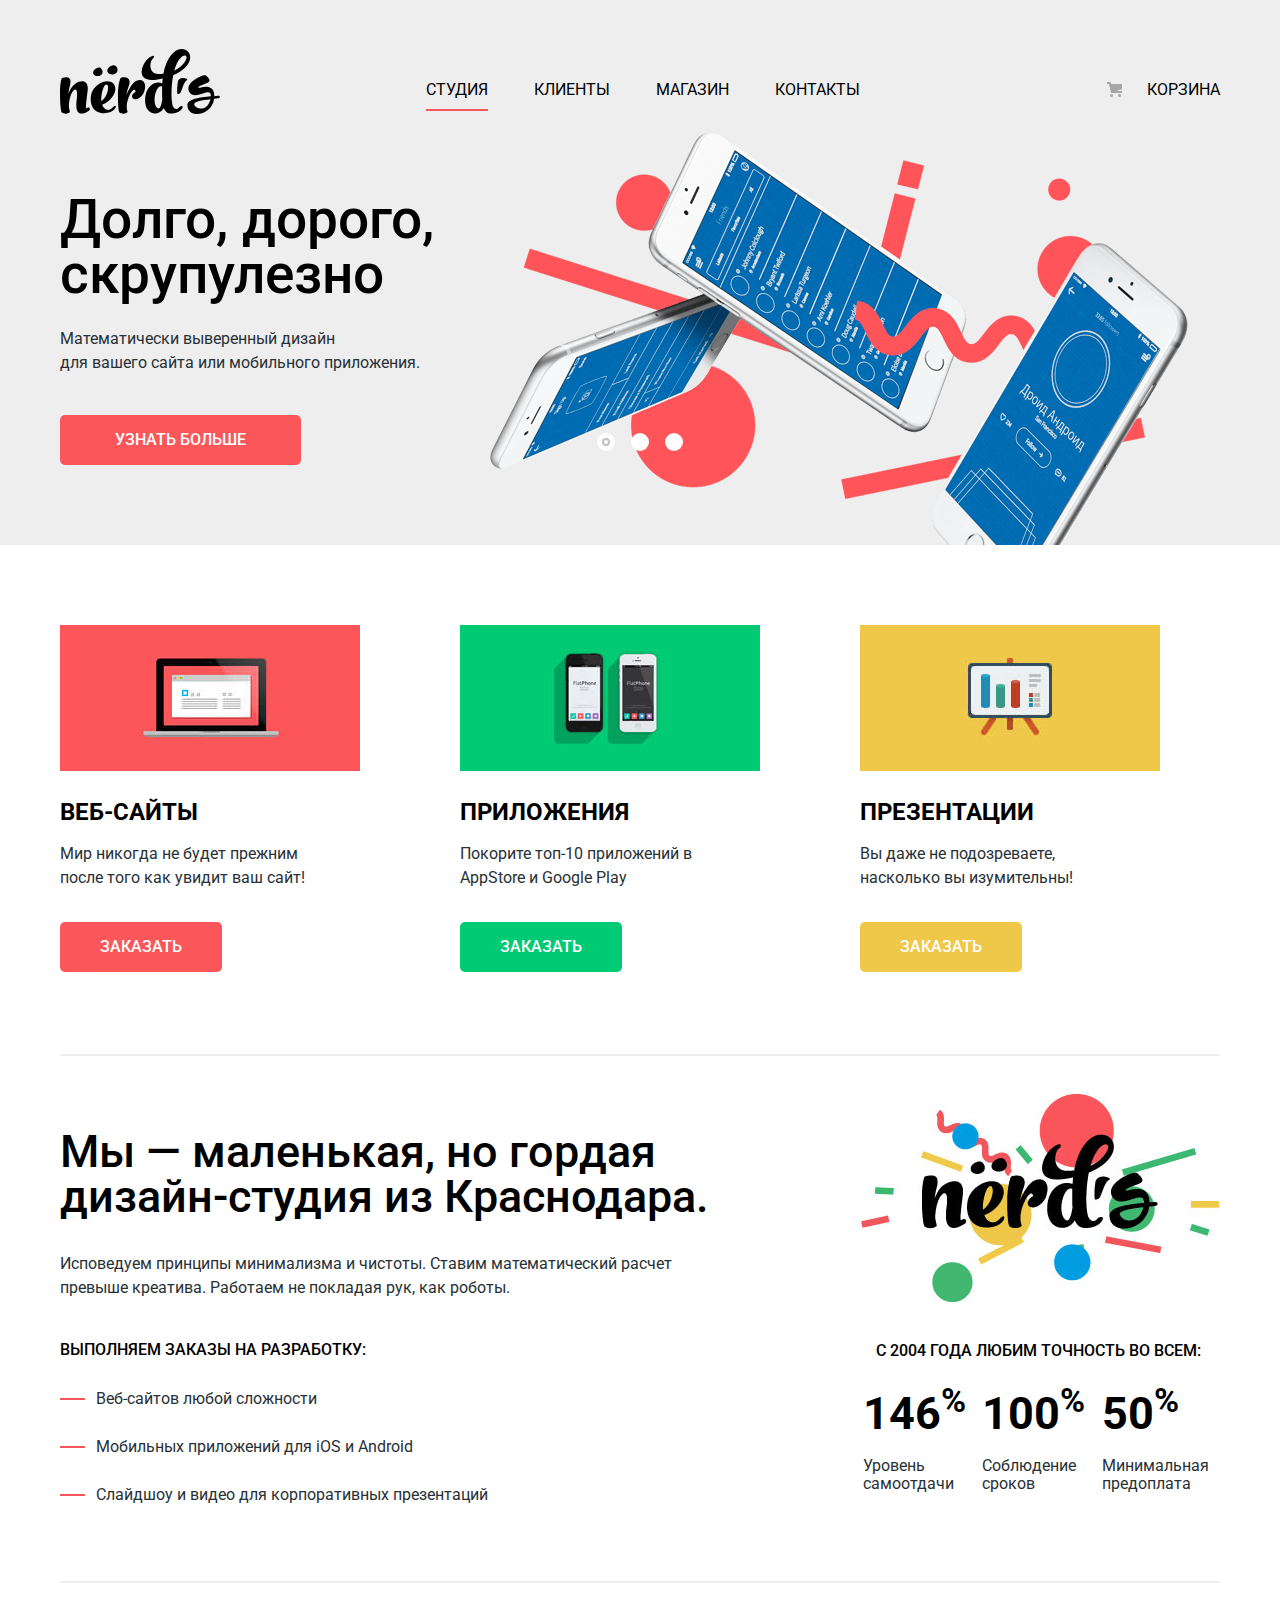
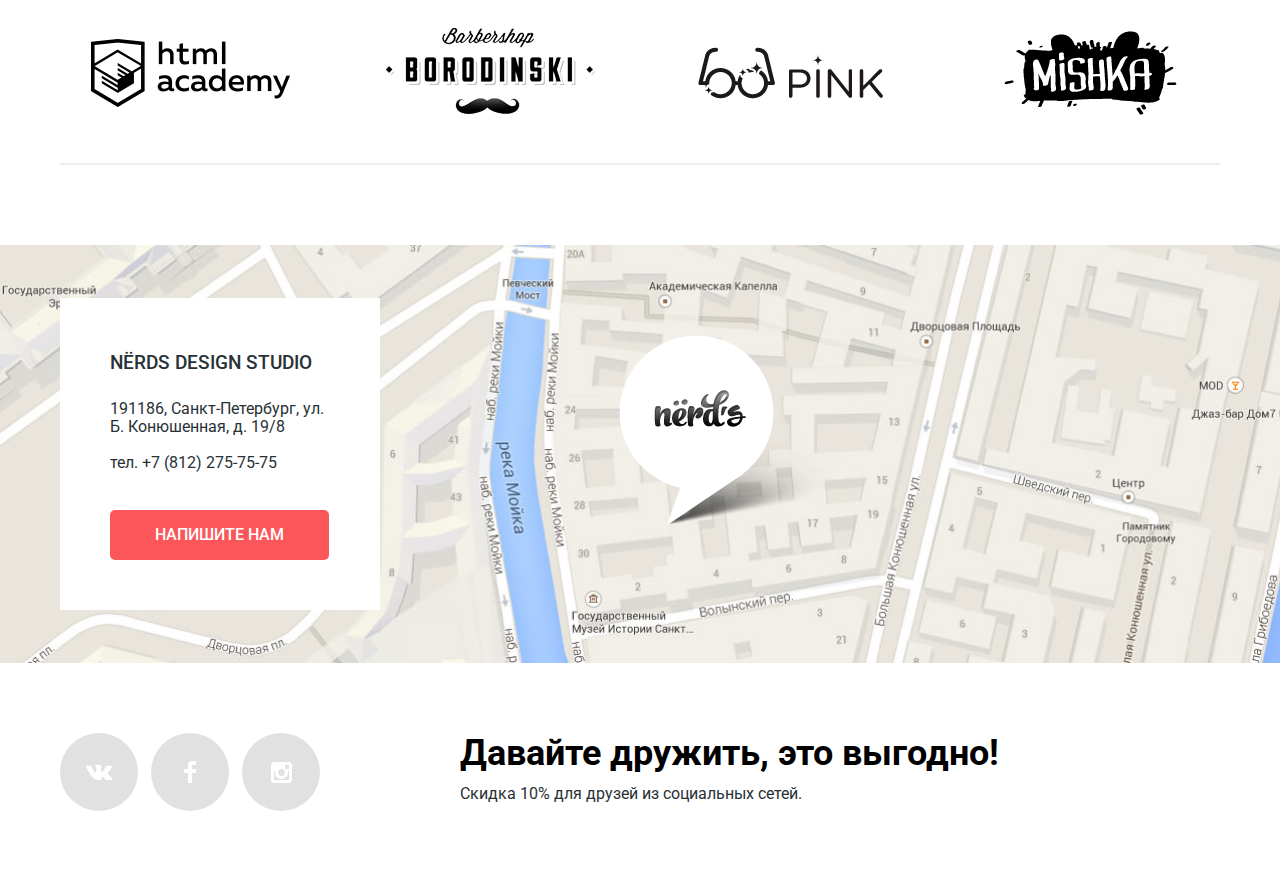
==== commit 7162d839: "123" ====
--- a/index.html
+++ b/index.html
@@ -124,11 +124,9 @@
 						<h3>NЁRDS DESIGN STUDIO</h3>
 						<span>191186, Санкт-Петербург, ул. Б. Конюшенная, д. 19/8</span>
 						<span>тел. +7 (812) 275-75-75</span>
-						<a class="btn modal-btn" href="write-us">Напишите нам</a>
+						<a class="btn modal-btn" href="write-us.html">Напишите нам</a>
 					</div>
 				</div>
-				
-				
 				<div class="modal">
 					<h2>Напишите нам</h2>
 					<button class="modal-close" type="button">Закрыть</button>
@@ -150,6 +148,7 @@
 				</div>
 			</section>
 		</main>
+		
 		<footer class="main-footer">
 			<ul class="social-list">
 				<li>
@@ -177,18 +176,44 @@
 			</div>
 		</footer>
 		
-		
-		
-		
-		
-		
-		
-		
-		
-		
-		
-		
-		
-		
+		<script>
+			var btn = document.querySelector(".modal-btn");
+			
+			var popup = document.querySelector(".modal");	
+			var close = popup.querySelector(".modal-close");
+			
+			var form = popup.querySelector("form");
+			var username = popup.querySelector("[name=user-name]"); 
+			var useremail = popup.querySelector("[name=user-email]");
+			var userletter = popup.querySelector("[name=user-letter]");
+			
+			btn.addEventListener("click", function (evt) {
+				evt.preventDefault();
+				popup.classList.add("modal-show");
+				username.focus();
+			});	
+			
+			close.addEventListener("click", function (evt) {
+				evt.preventDefault();
+				popup.classList.remove("modal-show");
+			});
+			
+			form.addEventListener("submit", function (evt) {
+				if (!username.value || !useremail.value || !userletter.value) {
+					evt.preventDefault();
+					console.log("Для отправки ответа заполните все пустые поля");
+				}
+			});
+			
+			
+			window.addEventListener("keydown", function(evt) {
+				if (evt.keyCode === 27) {
+					if (popup.classList.contains("modal-show")) {
+						popup.classList.remove("modal-show")	
+					}
+					else {} /*остановилась тут*/
+				}
+			});
+		</script>
 	</body>
 </html>--- a/css/style.css
+++ b/css/style.css
@@ -27,7 +27,8 @@
 	color: #fff;
 	
 	background-color: #fb565a;
-	border-radius: 5px;
+	border-radius: 5px;	
+	border: none;
 	cursor: pointer;
 }
 
@@ -1137,6 +1138,7 @@
 /*****************************Форма обратной связи****************/
 
 .modal {
+	display: none;
 	position: fixed;
 	top: 50%;
 	left: 50%;
@@ -1150,6 +1152,10 @@
 	
 	background-color: #fff;
 	box-shadow: 0 20px 40px rgba(0,1,1,0.75);
+}
+
+.modal-show {
+	display: block;
 }
 
 .modal h2 {
@@ -1188,8 +1194,80 @@
 .modal-close:active {
 	opacity: 0.1;
 }
-
+.modal-form {
+	display: flex;
+	flex-wrap: wrap;
+	justify-content: space-between;
+}
+
+.half-row {
+	width: 360px;
+	
+	margin: 0 0 33px;
+}
+
+.full-row {
+	width: 100%;
+	
+	margin: 0 0 30px;
+}
+	
 .modal-form label {
+	display: block;	
+	margin: 0;
+	margin-bottom: 10px;
+	
 	line-height: 18px;
 	font-weight: 700;
+}
+
+.modal-form input[type="text"] {
+	width: 360px;
+	height: 50px;
+	
+	padding: 12px 16px;
+	box-sizing: border-box;
+	
+	box-shadow: inset 0 0 0 2px #d7dcde;
+	border: none;	
+	border-radius: 5px;
+}
+
+.modal-form textarea {
+	width: 100%;
+	height: 120px;
+	
+	padding: 12px 16px;
+	box-sizing: border-box;
+	vertical-align:top;
+	
+	box-shadow: inset 0 0 0 2px #d7dcde;
+	border: none;	
+	border-radius: 5px;
+}
+
+.form-btn {
+	margin-right: auto;
+	padding: 16px 83px;
+		
+}
+
+input[type="text"]:focus::-webkit-input-placeholder,
+textarea:focus::-webkit-input-placeholder {
+    color: transparent;
+}
+
+input[type="text"]:focus::-moz-placeholder,
+textarea:focus::-webkit-input-placeholder {
+    color: transparent;
+}
+ 
+input[type="text"]:focus:-moz-placeholder,
+textarea:focus:-moz-placeholder {
+    color: transparent;
+}
+ 
+input[type="text"]:focus:-ms-input-placeholder,
+textarea:focus:-ms-input-placeholder {
+    color: transparent;
 }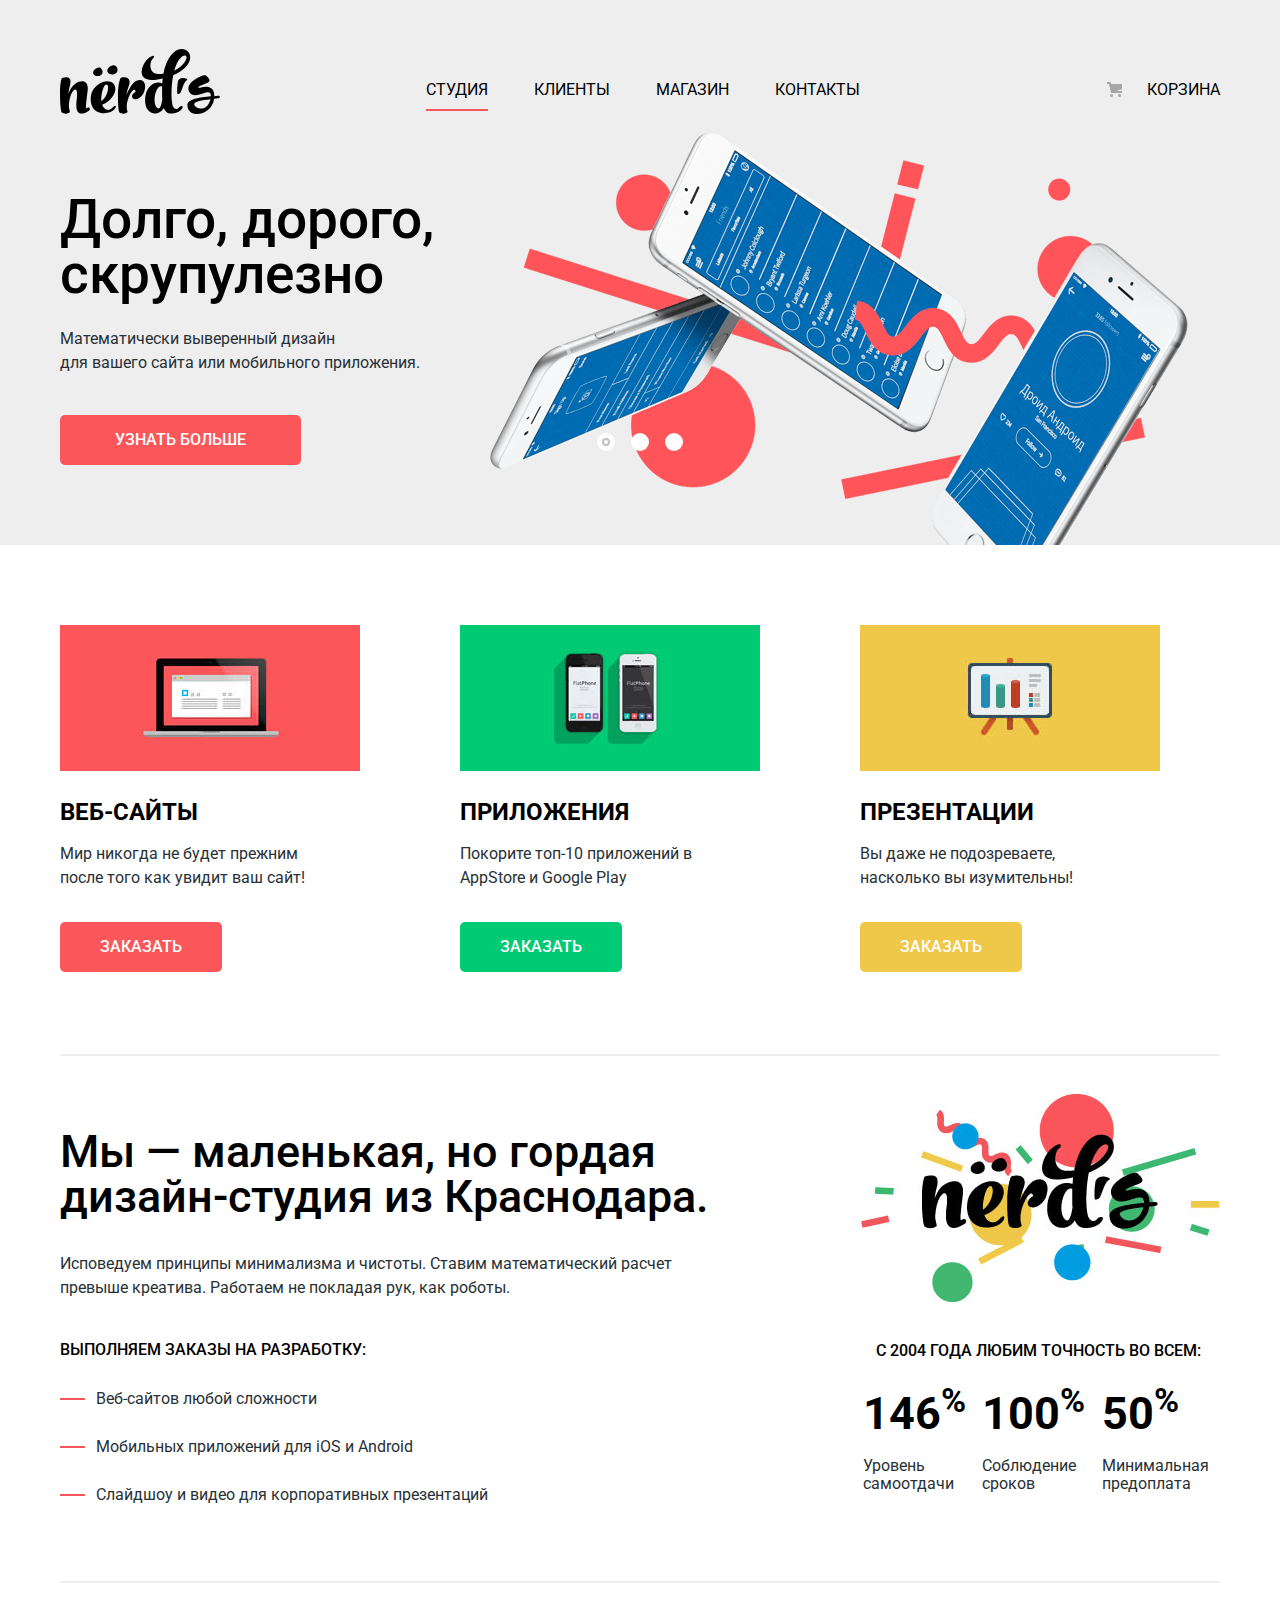
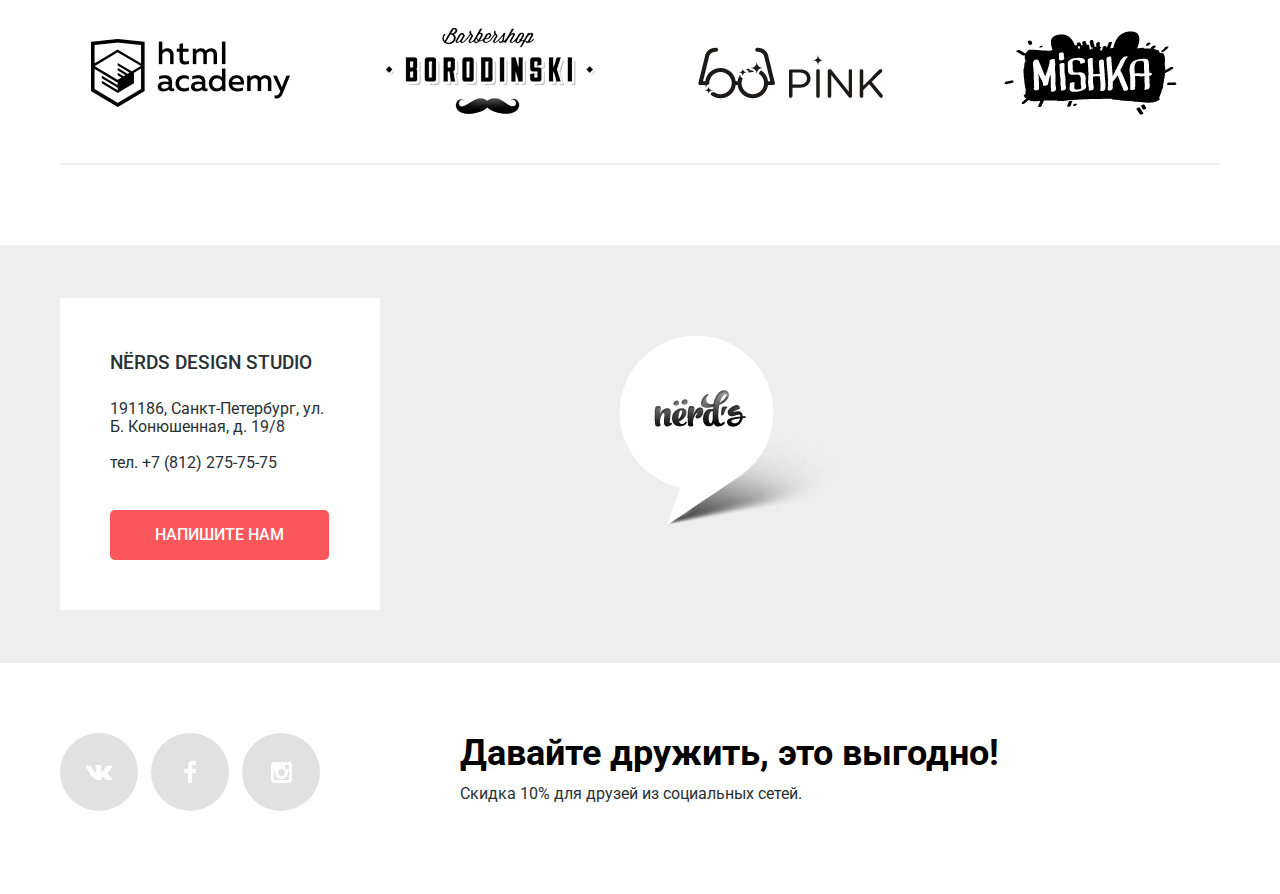
==== commit d16a4f62: "промежуточные изменения" ====
--- a/index.html
+++ b/index.html
@@ -107,6 +107,8 @@
 						</table>
 					</div>
 				</section>
+				
+				
 				<section class="clients">
 					<h2 class="invisible">Наши клиенты</h2>
 					<ul class="client-list">
@@ -116,8 +118,11 @@
 						<li><a class="client-item" href="#"><img src="img/logo-4.png" width="173" height="84" alt="Логотип Mishka"></a></li>
 					</ul>
 				</section>
+				
+				
 			</div>
 			<section class="map">
+				<iframe src="https://yandex.ru/map-widget/v1/?um=constructor%3A12ff156219a7b7579e33595128f04629744bac64e436489b4ae38c726d6234b0&amp;source=constructor" width="1200" height="416" frameborder="0"></iframe>
 				<div class="main-wrapper">
 					<h2 class="invisible">Карта проезда</h2>
 					<div class="address-box">
@@ -137,7 +142,7 @@
 						</p>
 						<p class="half-row">
 							<label for="user-email-field">Ваш e-mail:</label>
-							<input type="text" name="user-email" id="user-email-field" placeholder="Для отправки ответа">
+							<input type="email" name="user-email" id="user-email-field" placeholder="Для отправки ответа">
 						</p>
 						<p class="full-row">
 							<label for="user-letter-field">Текст письма:</label>
@@ -176,44 +181,9 @@
 			</div>
 		</footer>
 		
+		<script src="js/popup.js"></script>
 		<script>
-			var btn = document.querySelector(".modal-btn");
-			
-			var popup = document.querySelector(".modal");	
-			var close = popup.querySelector(".modal-close");
-			
-			var form = popup.querySelector("form");
-			var username = popup.querySelector("[name=user-name]"); 
-			var useremail = popup.querySelector("[name=user-email]");
-			var userletter = popup.querySelector("[name=user-letter]");
-			
-			btn.addEventListener("click", function (evt) {
-				evt.preventDefault();
-				popup.classList.add("modal-show");
-				username.focus();
-			});	
-			
-			close.addEventListener("click", function (evt) {
-				evt.preventDefault();
-				popup.classList.remove("modal-show");
-			});
-			
-			form.addEventListener("submit", function (evt) {
-				if (!username.value || !useremail.value || !userletter.value) {
-					evt.preventDefault();
-					console.log("Для отправки ответа заполните все пустые поля");
-				}
-			});
-			
-			
-			window.addEventListener("keydown", function(evt) {
-				if (evt.keyCode === 27) {
-					if (popup.classList.contains("modal-show")) {
-						popup.classList.remove("modal-show")	
-					}
-					else {} /*остановилась тут*/
-				}
-			});
+		
 		</script>
 	</body>
 </html>--- a/css/style.css
+++ b/css/style.css
@@ -72,35 +72,34 @@
 /***********************************Футер**********************/
 
 .main-header {
-	margin: 0;
-	
 	background-color: #eee;
 }
 
 .main-nav {
 	display: flex;
 	justify-content: space-between;
-	
+	min-height: 132px;
+
 	width: 1200px;
-	min-height: 132px; /*	УБРАТЬ **********/
 	box-sizing: border-box;
 
 	margin: 0 auto;
 	padding: 0 20px;
 	
 	line-height: 30px;	
+	background-color: #eee;
 }
 
 .main-header-logo {
 	padding: 49px 0 0;
 }
 
-.main-header-logo:hover,
-.main-header-logo:focus {
+.inner-page .main-header-logo:hover,
+.inner-page .main-header-logo:focus {
 	opacity: 0.8;
 }
 
-.main-header-logo:active {
+.inner-page .main-header-logo:active {
 	opacity: 0.3;
 }
 
@@ -322,6 +321,8 @@
 .sevice-item {
 	display: flex;
 	flex-direction: column;
+	align-items: flex-start;
+
 	
 	min-height: 428px;
 	width: 300px;
@@ -349,9 +350,12 @@
 	order: -1;
 }
 .service-list p {
+	width: 100%;
+	
 	margin: 0;
 	padding-right: 50px;
 	padding-bottom: 32px;
+	box-sizing: border-box;
 }
 
 .service-btn {
@@ -1005,13 +1009,27 @@
 .map {
 	position: relative;
 	
+	width: 100%;
 	padding: 53px 0;
+	box-sizing: border-box;
 	
 	background-color: #eee;
+/*
 	background-image: url("../img/map.jpg");
 	background-position: 0 0;
 	background-repeat: no-repeat;
+*/
 	background-size: cover;
+}
+
+.map iframe {
+	position: absolute;
+	width: 100%;
+	min-height: 416px;
+	
+  top: 0;
+  left: 0;
+  z-index: 5;
 }
 
 .map::after {
@@ -1026,10 +1044,11 @@
 	
 	width: 367px;
 	height: 190px;
-		
 }
 
 .address-box {
+	position: relative;
+	
 	background-color: #fff;
 	width: 320px;
 	min-height: 300px;
@@ -1038,6 +1057,7 @@
 	padding: 50px;
 	
 	line-height: 18px;
+	z-index: 100;
 }
 
 .address-box h3 {
@@ -1137,25 +1157,63 @@
 
 /*****************************Форма обратной связи****************/
 
+@keyframes appearance {
+0% {
+    transform: scale(0,0);
+  }
+ 100% {
+    transform: scale(1,1);
+  }
+}
+
+@keyframes shake {
+  0%,
+  100% {
+    transform: translateX(0);
+  }
+
+  10%,
+  30%,
+  50%,
+  70%,
+  90% {
+    transform: translateX(-10px);
+  }
+
+  20%,
+  40%,
+  60%,
+  80% {
+    transform: translateX(10px);
+  }
+}
+
 .modal {
 	display: none;
 	position: fixed;
-	top: 50%;
-	left: 50%;
-	
-	transform: translate(-50%,-50%);
+	top: calc(50% - 280px);
+	left: calc(50% - 480px);
+	
 	z-index: 100;
 	width: 960px;
+	height: 590px;
 	
 	padding: 68px 98px 85px;
 	box-sizing: border-box;
 	
 	background-color: #fff;
 	box-shadow: 0 20px 40px rgba(0,1,1,0.75);
+	
 }
 
 .modal-show {
 	display: block;
+	
+	animation: appearance 0.5s ease-in;	
+}
+
+.modal-error {
+  animation: shake 0.6s;
 }
 
 .modal h2 {
@@ -1221,7 +1279,7 @@
 	font-weight: 700;
 }
 
-.modal-form input[type="text"] {
+.modal-form input[name^="user"] {
 	width: 360px;
 	height: 50px;
 	
@@ -1252,22 +1310,22 @@
 		
 }
 
-input[type="text"]:focus::-webkit-input-placeholder,
+input[name^="user"]:focus::-webkit-input-placeholder,
 textarea:focus::-webkit-input-placeholder {
     color: transparent;
 }
 
-input[type="text"]:focus::-moz-placeholder,
+input[name^="user"]:focus::-moz-placeholder,
 textarea:focus::-webkit-input-placeholder {
     color: transparent;
 }
  
-input[type="text"]:focus:-moz-placeholder,
+input[name^="user"]:focus:-moz-placeholder,
 textarea:focus:-moz-placeholder {
     color: transparent;
 }
  
-input[type="text"]:focus:-ms-input-placeholder,
+input[name^="user"]:focus:-ms-input-placeholder,
 textarea:focus:-ms-input-placeholder {
     color: transparent;
 }